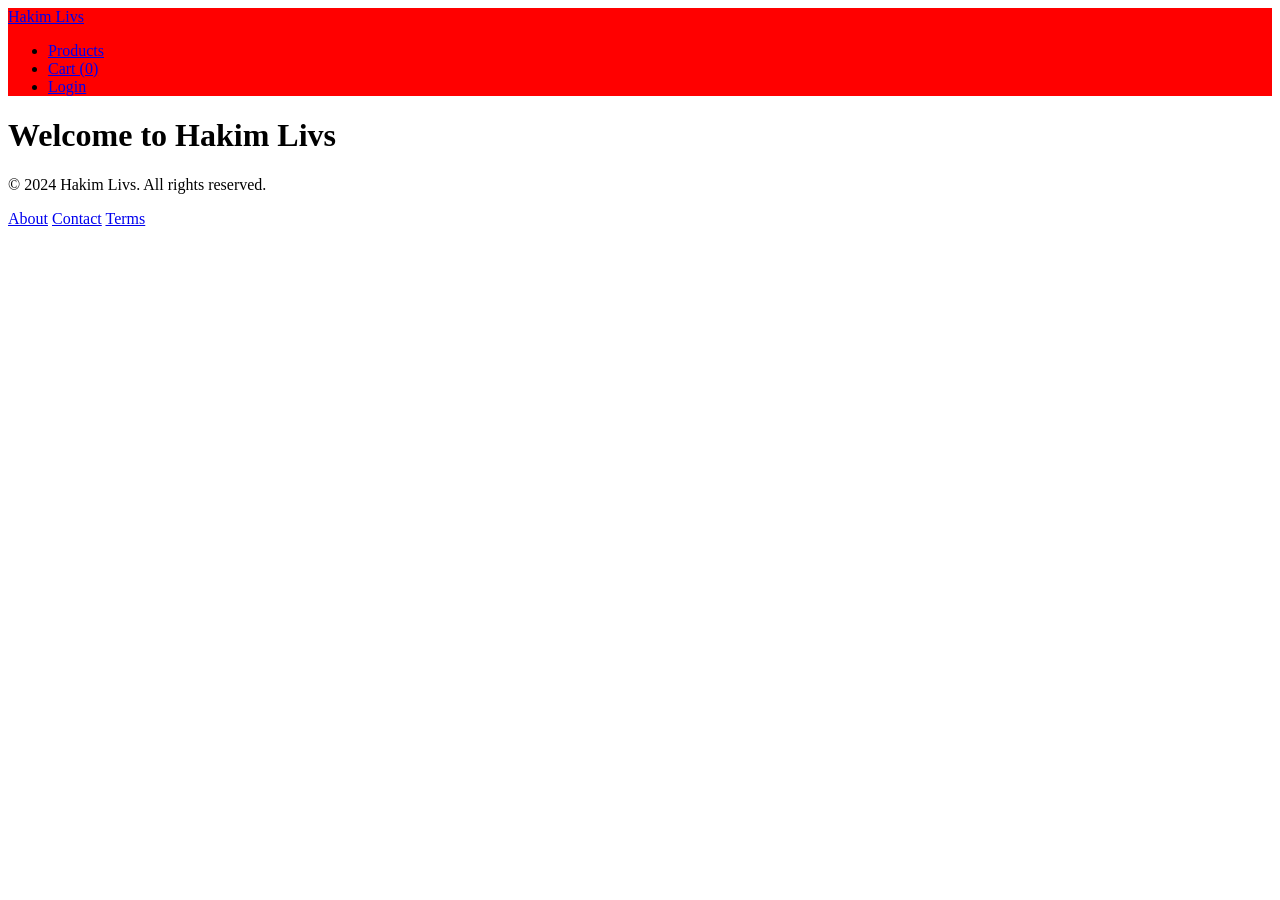
==== HTML/index.html @ eaa6cce1 "fixed link to JS" ====
<!DOCTYPE html>
<html lang="en">
  <head>
    <meta charset="UTF-8" />
    <meta name="viewport" content="width=device-width, initial-scale=1.0" />
    <title>Hakim Livs</title>
    <link rel="stylesheet" href="../style.css" />
  </head>
  <body>

    <!-- HEADER -->
    <header class="site-header">
      <nav>
        <a href="index.html" class="logo">Hakim Livs</a>
        <ul class="nav-links">
          <li><a href="products.html">Products</a></li>
          <li><a href="cart.html">Cart (0)</a></li>
          <li><a href="login.html">Login</a></li>
        </ul>
      </nav>
    </header>

    <!-- MAIN CONTENT -->
    <main class="main-content">
      <h1>Welcome to Hakim Livs</h1>
        <div id="products"></div>
    </main>

    <!-- FOOTER -->
    <footer class="site-footer">
      <div class="footer-content">
        <p>&copy; 2024 Hakim Livs. All rights reserved.</p>
        <div class="footer-links">
          <a href="/about">About</a>
          <a href="/contact">Contact</a>
          <a href="/terms">Terms</a>
        </div>
      </div>
    </footer>

    <!-- PAGE-SPECIFIC JAVASCRIPT -->
    <script type="module" src="../src/scripts/index.js"></script>
  </body>
</html>
---- style.css ----
.site-header {
  background-color: red;
}/*# sourceMappingURL=style.css.map */
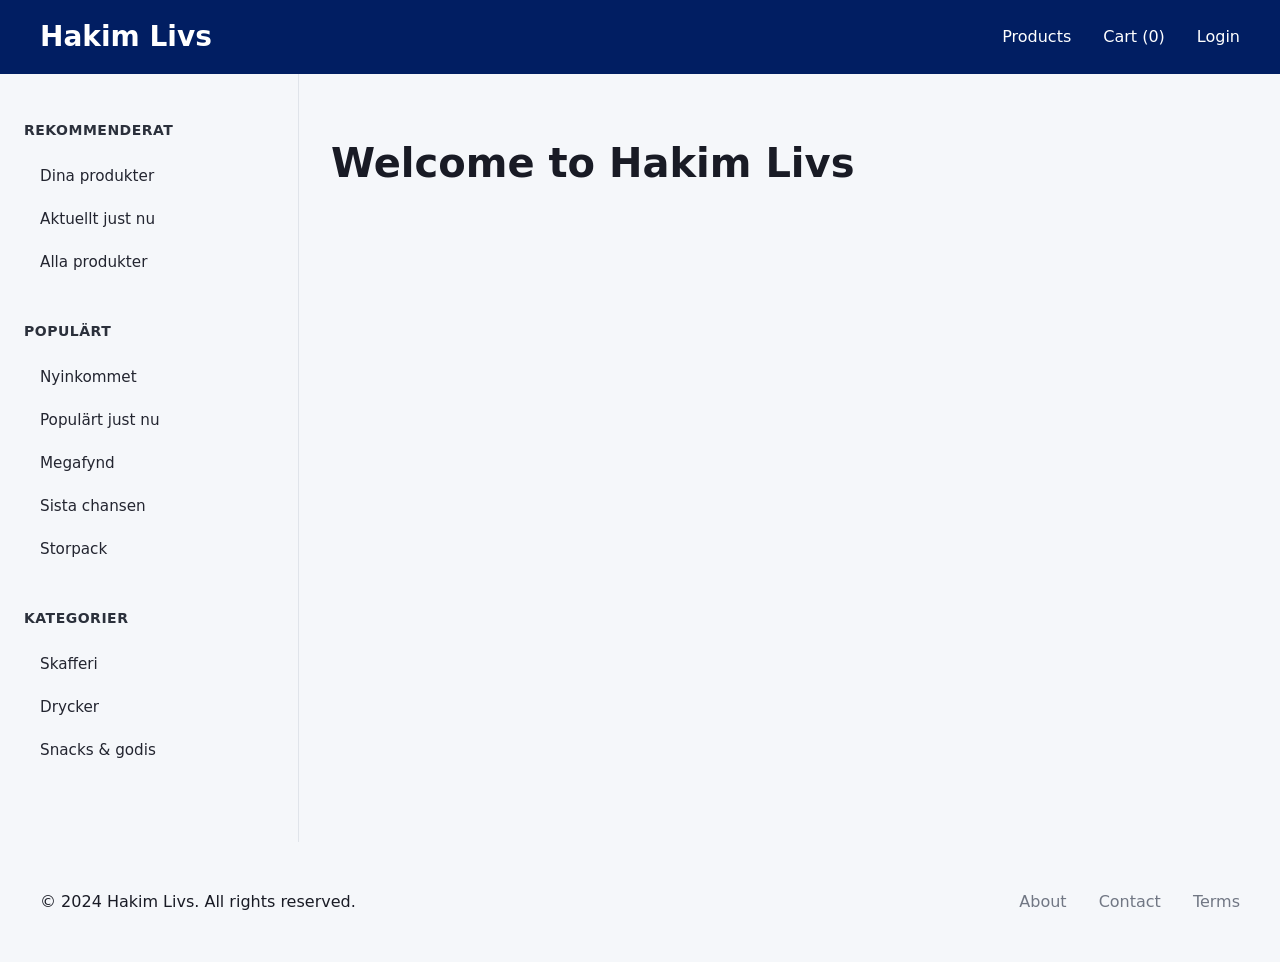
==== commit 62ebd692: "styling" ====
--- a/HTML/index.html
+++ b/HTML/index.html
@@ -6,7 +6,7 @@
     <title>Hakim Livs</title>
     <link rel="stylesheet" href="../style.css" />
   </head>
-  <body>
+  <body class="index-page">
 
     <!-- HEADER -->
     <header class="site-header">
@@ -20,11 +20,43 @@
       </nav>
     </header>
 
+    <div class="index-content">
+    <!-- SIDE NAVIGATION -->
+    <aside class="side-nav">
+      <div class="nav-section">
+        <h3>Rekommenderat</h3>
+        <ul>
+          <li><a href="#">Dina produkter</a></li>
+          <li><a href="#">Aktuellt just nu</a></li>
+          <li><a href="#">Alla produkter</a></li>
+        </ul>
+      </div>
+      <div class="nav-section">
+        <h3>Populärt</h3>
+        <ul>
+          <li><a href="#">Nyinkommet</a></li>
+          <li><a href="#">Populärt just nu</a></li>
+          <li><a href="#">Megafynd</a></li>
+          <li><a href="#">Sista chansen</a></li>
+          <li><a href="#">Storpack</a></li>
+        </ul>
+      </div>
+      <div class="nav-section">
+        <h3>Kategorier</h3>
+        <ul>
+          <li><a href="#">Skafferi</a></li>
+          <li><a href="#">Drycker</a></li>
+          <li><a href="#">Snacks & godis</a></li>
+        </ul>
+      </div>
+    </aside>
+
     <!-- MAIN CONTENT -->
     <main class="main-content">
       <h1>Welcome to Hakim Livs</h1>
         <div id="products"></div>
     </main>
+  </div>
 
     <!-- FOOTER -->
     <footer class="site-footer">
--- a/style.css
+++ b/style.css
@@ -1,3 +1,137 @@
-.site-header {
-  background-color: red;
+.index-page {
+  font-family: Inter, system-ui, Avenir, Helvetica, Arial, sans-serif;
+  line-height: 1.5;
+  font-weight: 400;
+  color: #191B25;
+  background-color: #FFFFFF;
+  margin: 0;
+  min-width: 320px;
+  min-height: 100vh;
+}
+.index-page .index-content {
+  display: flex;
+  max-width: 1440px;
+  margin: 0 auto;
+}
+.index-page .site-header {
+  background: #011e62;
+  padding: 1rem 2rem;
+}
+.index-page .site-header nav {
+  display: flex;
+  justify-content: space-between;
+  align-items: center;
+  max-width: 1200px;
+  margin: 0 auto;
+}
+.index-page .site-header nav .logo {
+  font-size: 1.75rem;
+  font-weight: bold;
+  color: white;
+  text-decoration: none;
+}
+.index-page .site-header nav .nav-links {
+  display: flex;
+  gap: 2rem;
+  list-style: none;
+  margin: 0;
+  padding: 0;
+}
+.index-page .site-header nav .nav-links a {
+  text-decoration: none;
+  color: white;
+  font-weight: 500;
+}
+.index-page .site-header nav .nav-links a:hover {
+  text-decoration: underline;
+}
+.index-page .site-header nav .nav-links a.admin-link {
+  background-color: #ef3d64;
+  color: white;
+  padding: 0.5rem 1rem;
+  border-radius: 4px;
+}
+.index-page .site-header nav .nav-links a.admin-link:hover {
+  background-color: #9c2942;
+}
+.index-page .main-content {
+  flex: 1;
+  padding: 2rem;
+  width: 100%;
+  background-color: #F5F7FA;
+}
+.index-page .main-content h1 {
+  font-size: 2.5rem;
+  font-weight: 700;
+  color: #191B25;
+  margin-bottom: 1rem;
+}
+.index-page .site-footer {
+  background: #F5F7FA;
+  padding: 2rem;
+  margin-top: auto;
+}
+.index-page .site-footer .footer-content {
+  max-width: 1200px;
+  margin: 0 auto;
+  display: flex;
+  justify-content: space-between;
+  align-items: center;
+}
+.index-page .site-footer .footer-content .footer-links {
+  display: flex;
+  gap: 2rem;
+}
+.index-page .site-footer .footer-content .footer-links a {
+  text-decoration: none;
+  color: #717784;
+}
+.index-page .site-footer .footer-content .footer-links a:hover {
+  color: #4346e0;
+}
+
+.side-nav {
+  width: 250px;
+  background-color: #F5F7FA;
+  padding: 2rem 1.5rem;
+  border-right: 1px solid #E0E4EA;
+}
+.side-nav .nav-section {
+  margin-bottom: 2.5rem;
+}
+.side-nav .nav-section h3 {
+  font-size: 0.875rem;
+  font-weight: 600;
+  color: #2B303B;
+  margin-bottom: 1rem;
+  text-transform: uppercase;
+  letter-spacing: 0.5px;
+}
+.side-nav .nav-section ul {
+  list-style: none;
+  padding: 0;
+  margin: 0;
+}
+.side-nav .nav-section ul li {
+  margin-bottom: 0.25rem;
+}
+.side-nav .nav-section ul li a {
+  display: block;
+  padding: 0.5rem 1rem;
+  border-radius: 4px;
+  text-decoration: none;
+  font-size: 0.95rem;
+  font-weight: 500;
+  color: #232530;
+  transition: background-color 0.2s ease, color 0.2s ease;
+}
+.side-nav .nav-section ul li a:hover {
+  background-color: #F3F5F8;
+  color: #4346e0;
+}
+.side-nav .nav-section ul li a.active {
+  background-color: #FFFFFF;
+  color: #191B25;
+  font-weight: 600;
+  box-shadow: 0 0 0 1px #4346e0;
 }/*# sourceMappingURL=style.css.map */
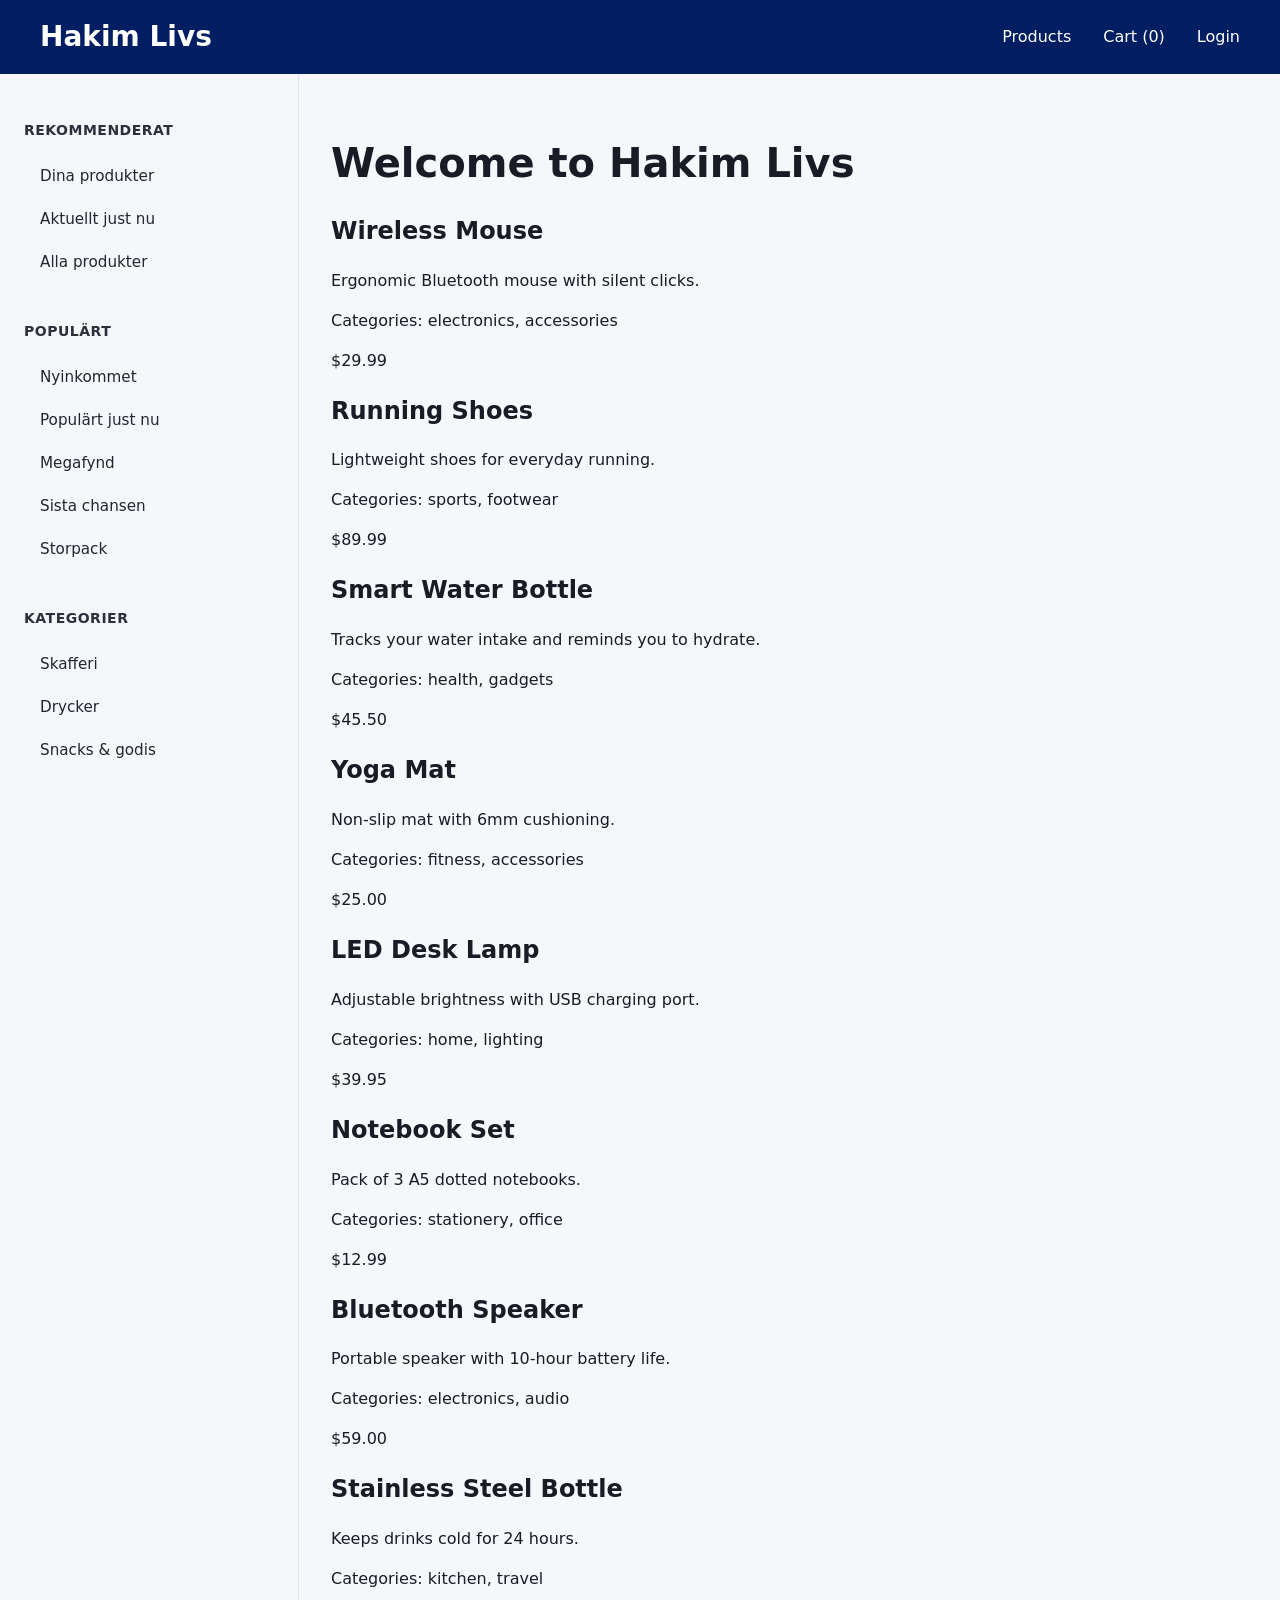
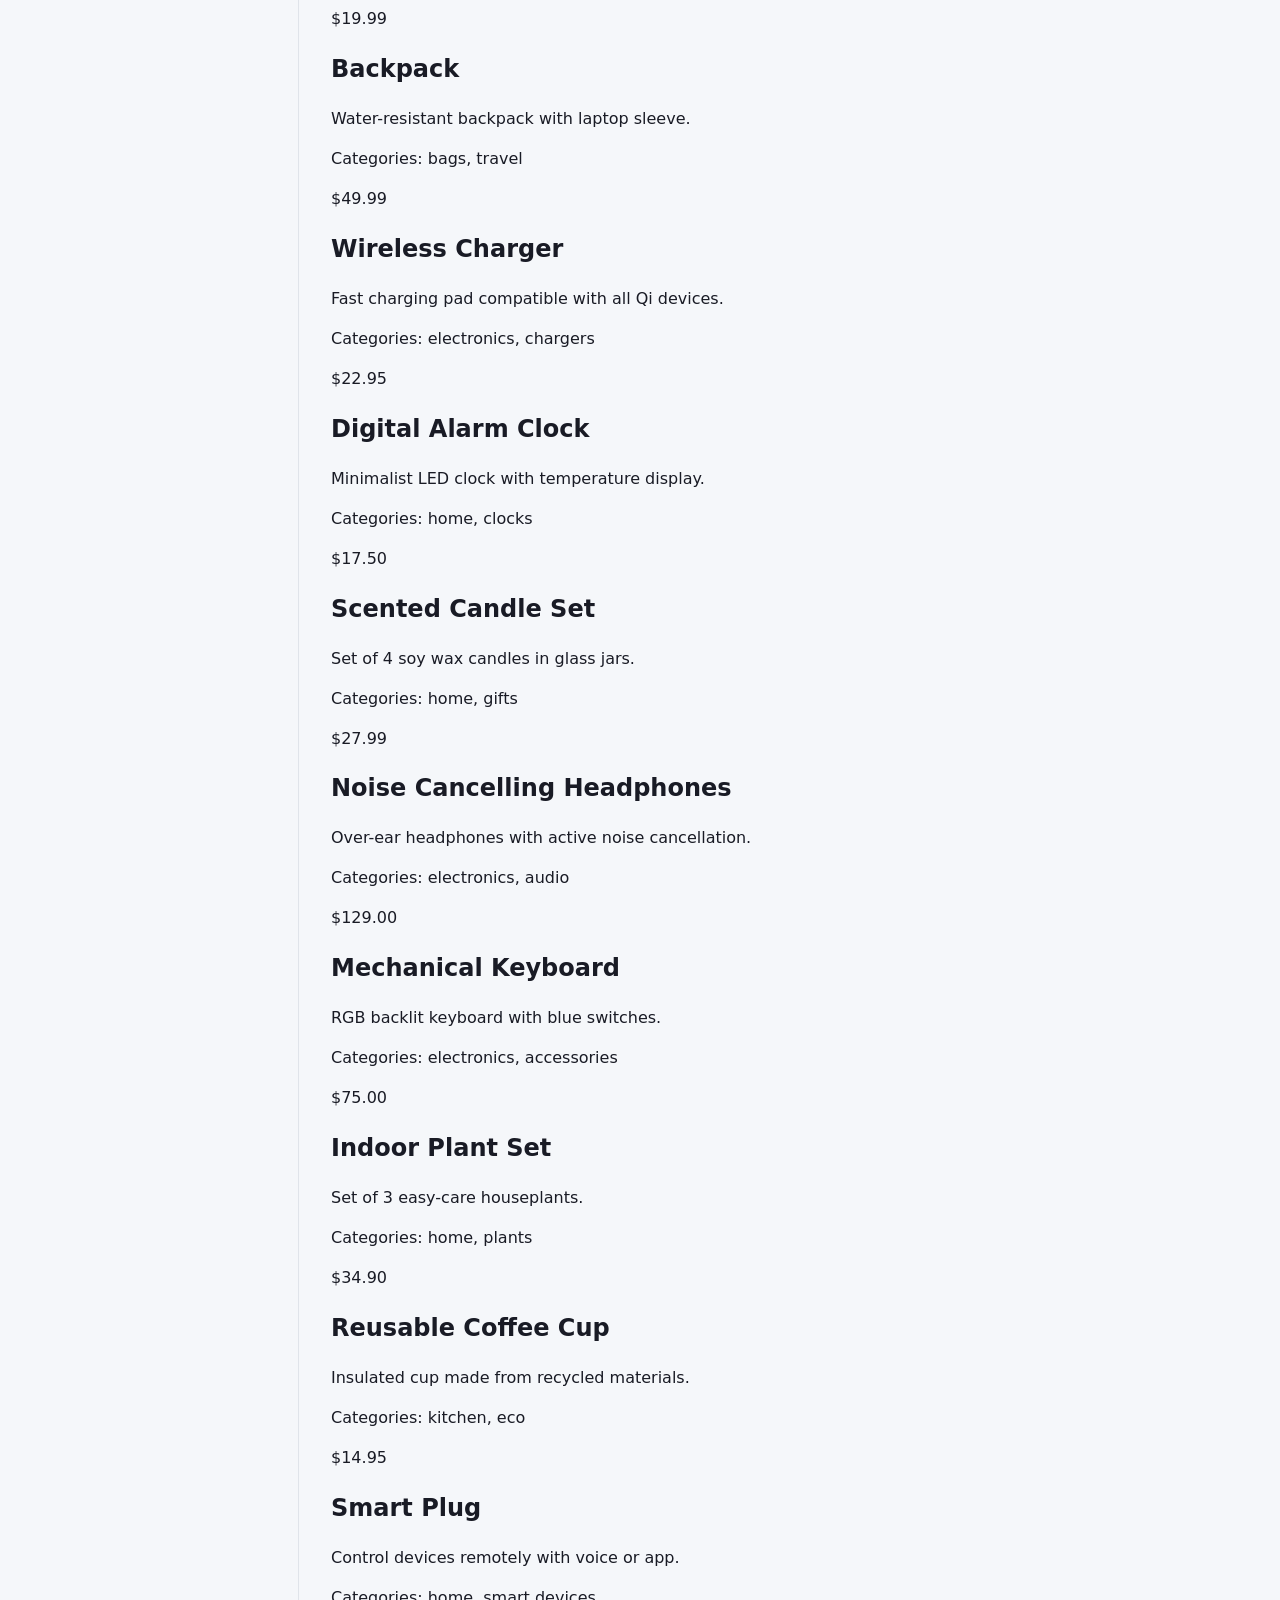
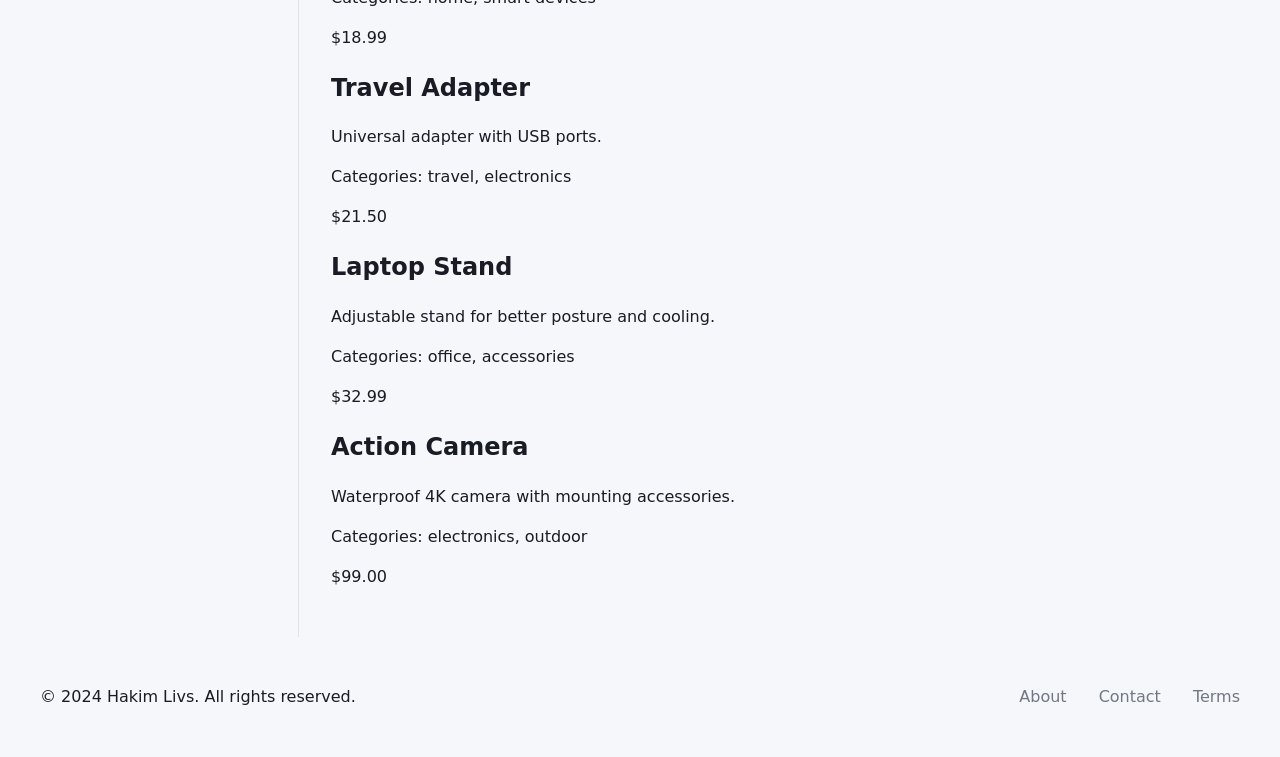
==== commit 87f5d91d: "products in" ====
--- a/HTML/index.html
+++ b/HTML/index.html
@@ -54,7 +54,7 @@
     <!-- MAIN CONTENT -->
     <main class="main-content">
       <h1>Welcome to Hakim Livs</h1>
-        <div id="products"></div>
+        <div id="productContainer"></div>
     </main>
   </div>
 
@@ -71,6 +71,6 @@
     </footer>
 
     <!-- PAGE-SPECIFIC JAVASCRIPT -->
-    <script type="module" src="../src/scripts/index.js"></script>
+    <script type="module" src="../src/scripts/index.js" defer></script>
   </body>
 </html>
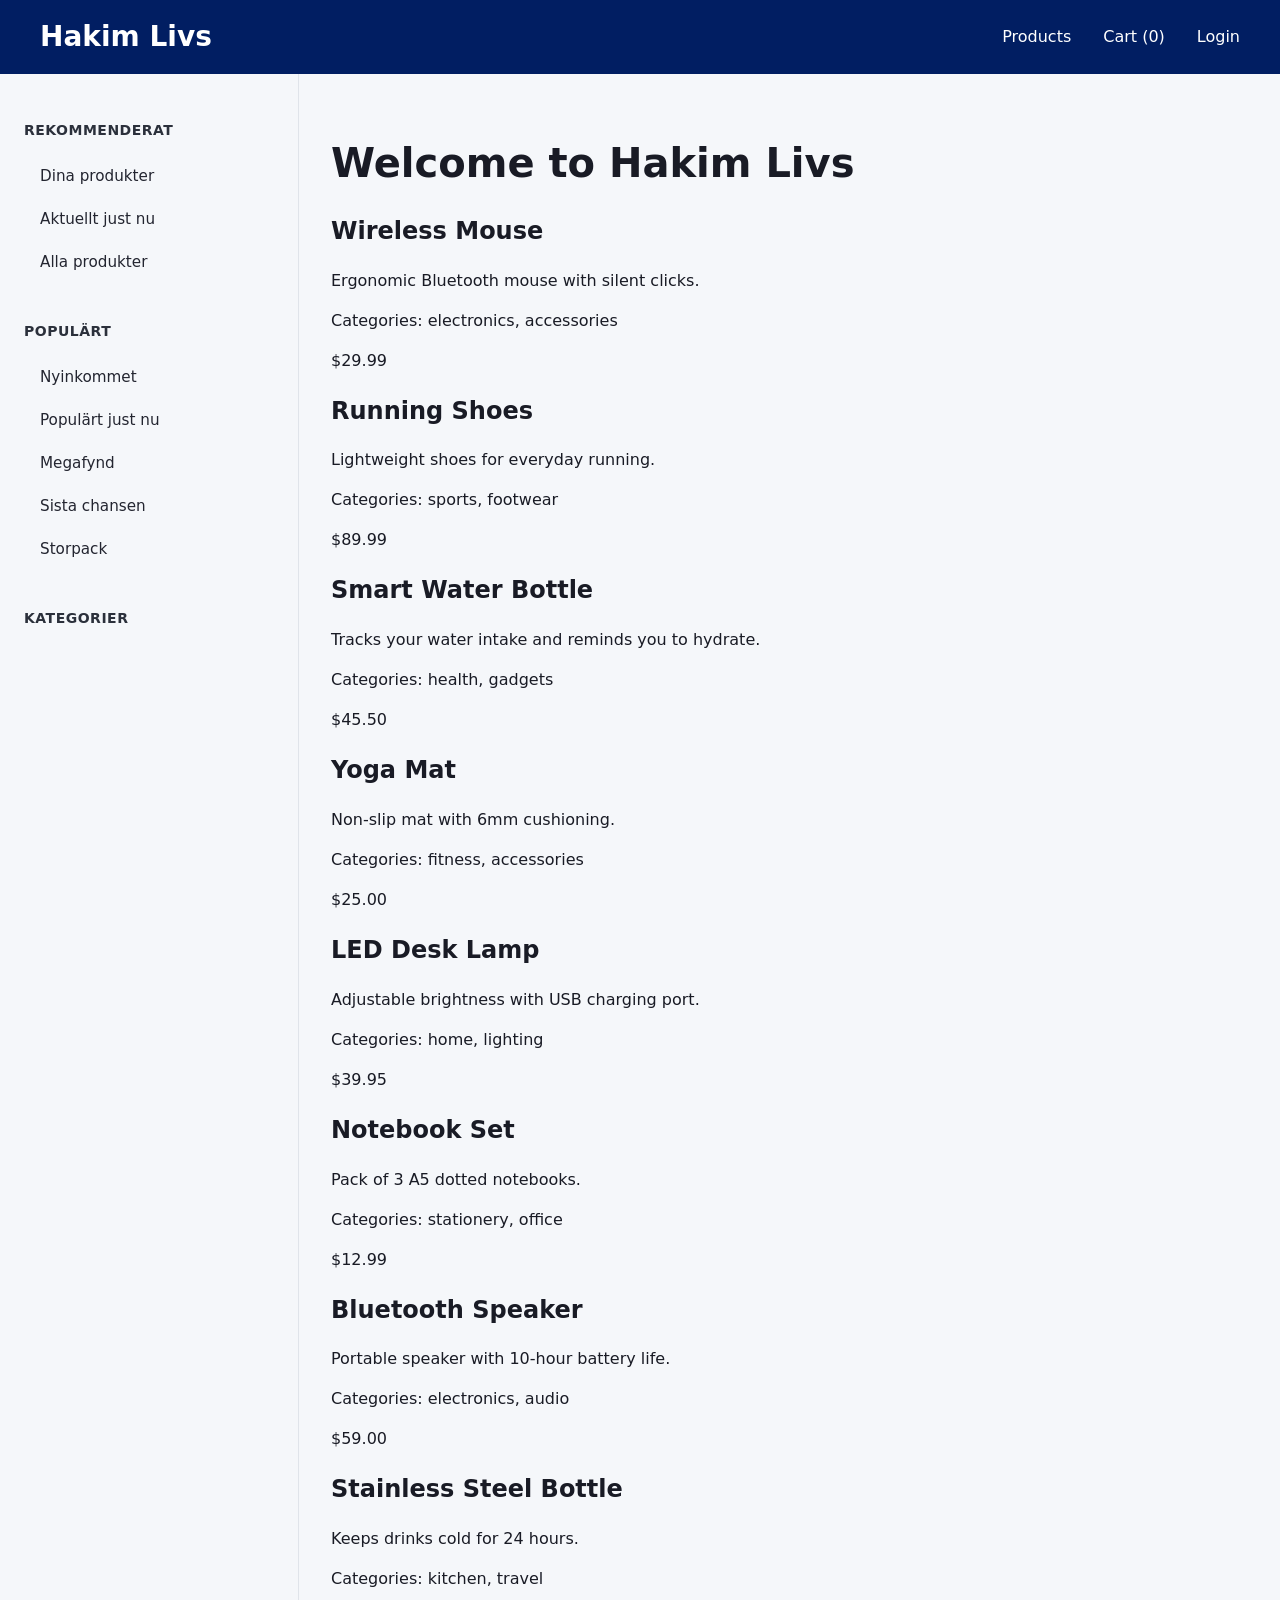
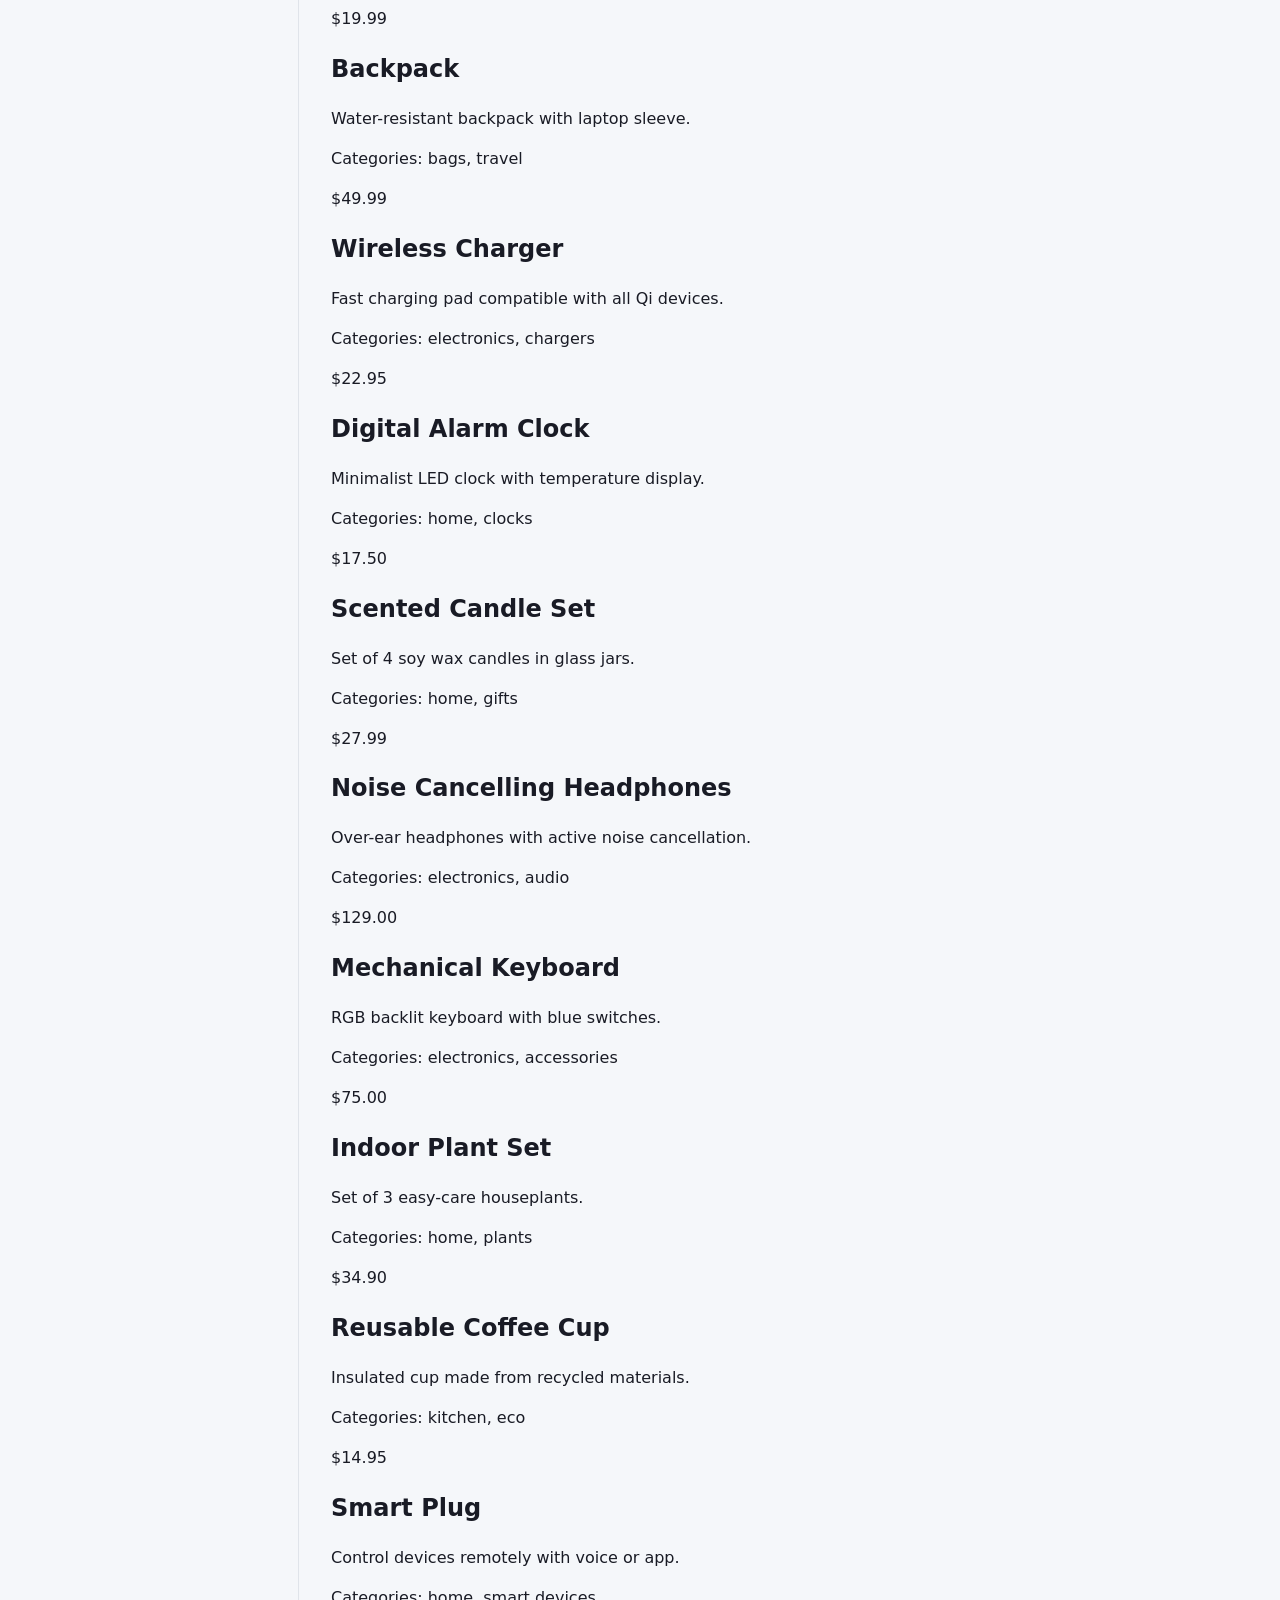
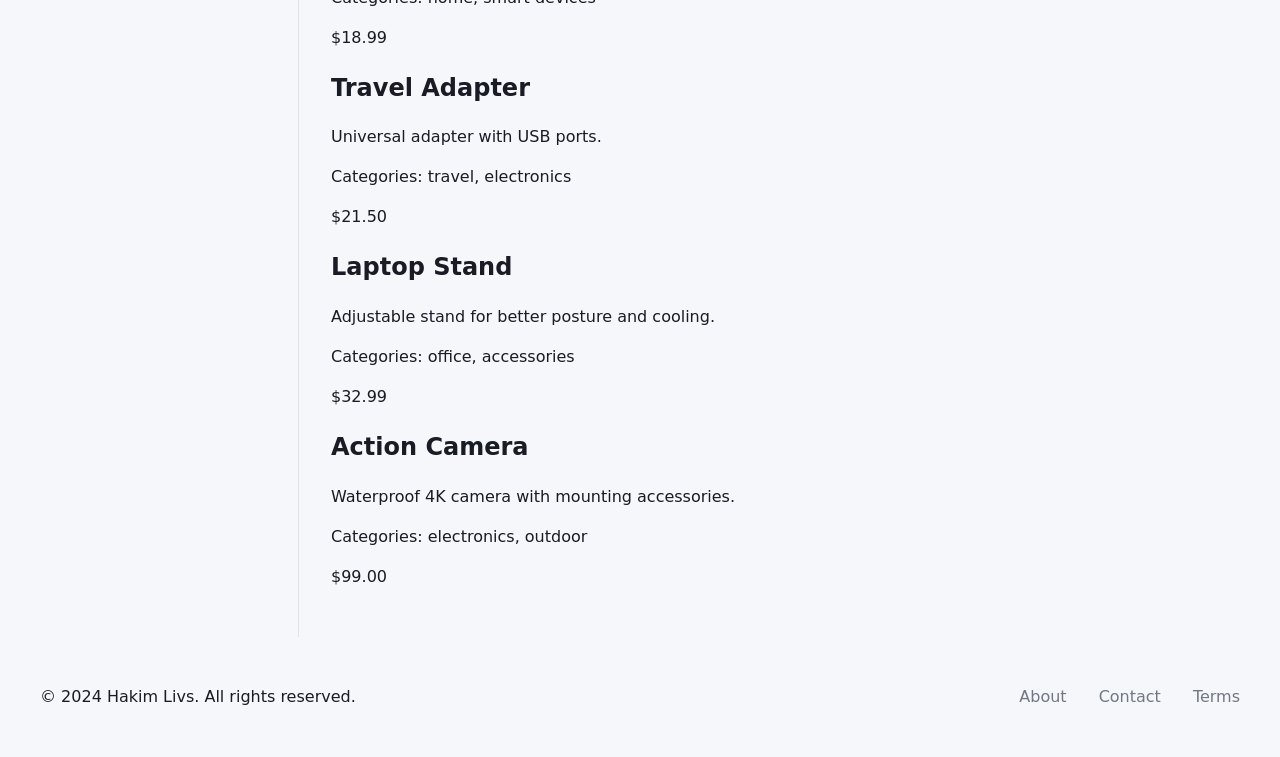
==== commit e29f0e6e: "cat func" ====
--- a/HTML/index.html
+++ b/HTML/index.html
@@ -43,10 +43,7 @@
       </div>
       <div class="nav-section">
         <h3>Kategorier</h3>
-        <ul>
-          <li><a href="#">Skafferi</a></li>
-          <li><a href="#">Drycker</a></li>
-          <li><a href="#">Snacks & godis</a></li>
+        <ul id="categoryContainer">
         </ul>
       </div>
     </aside>
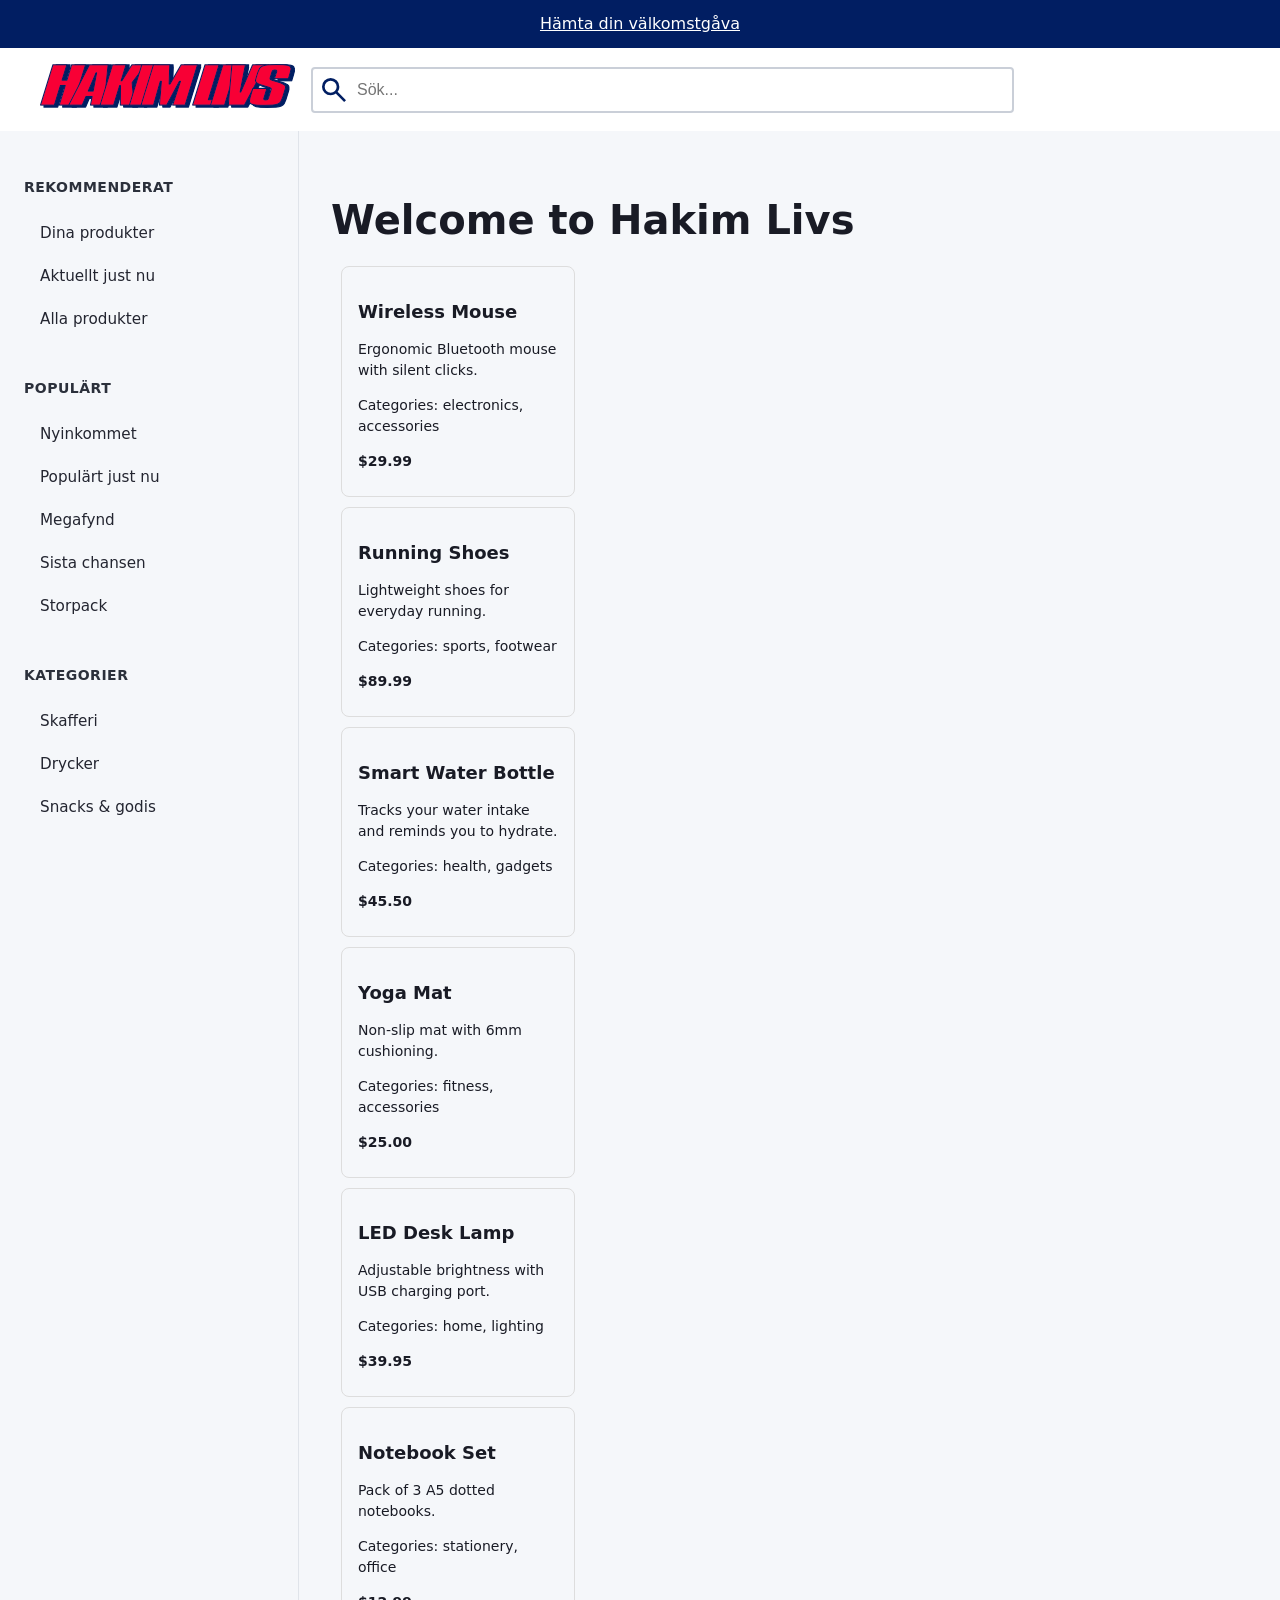
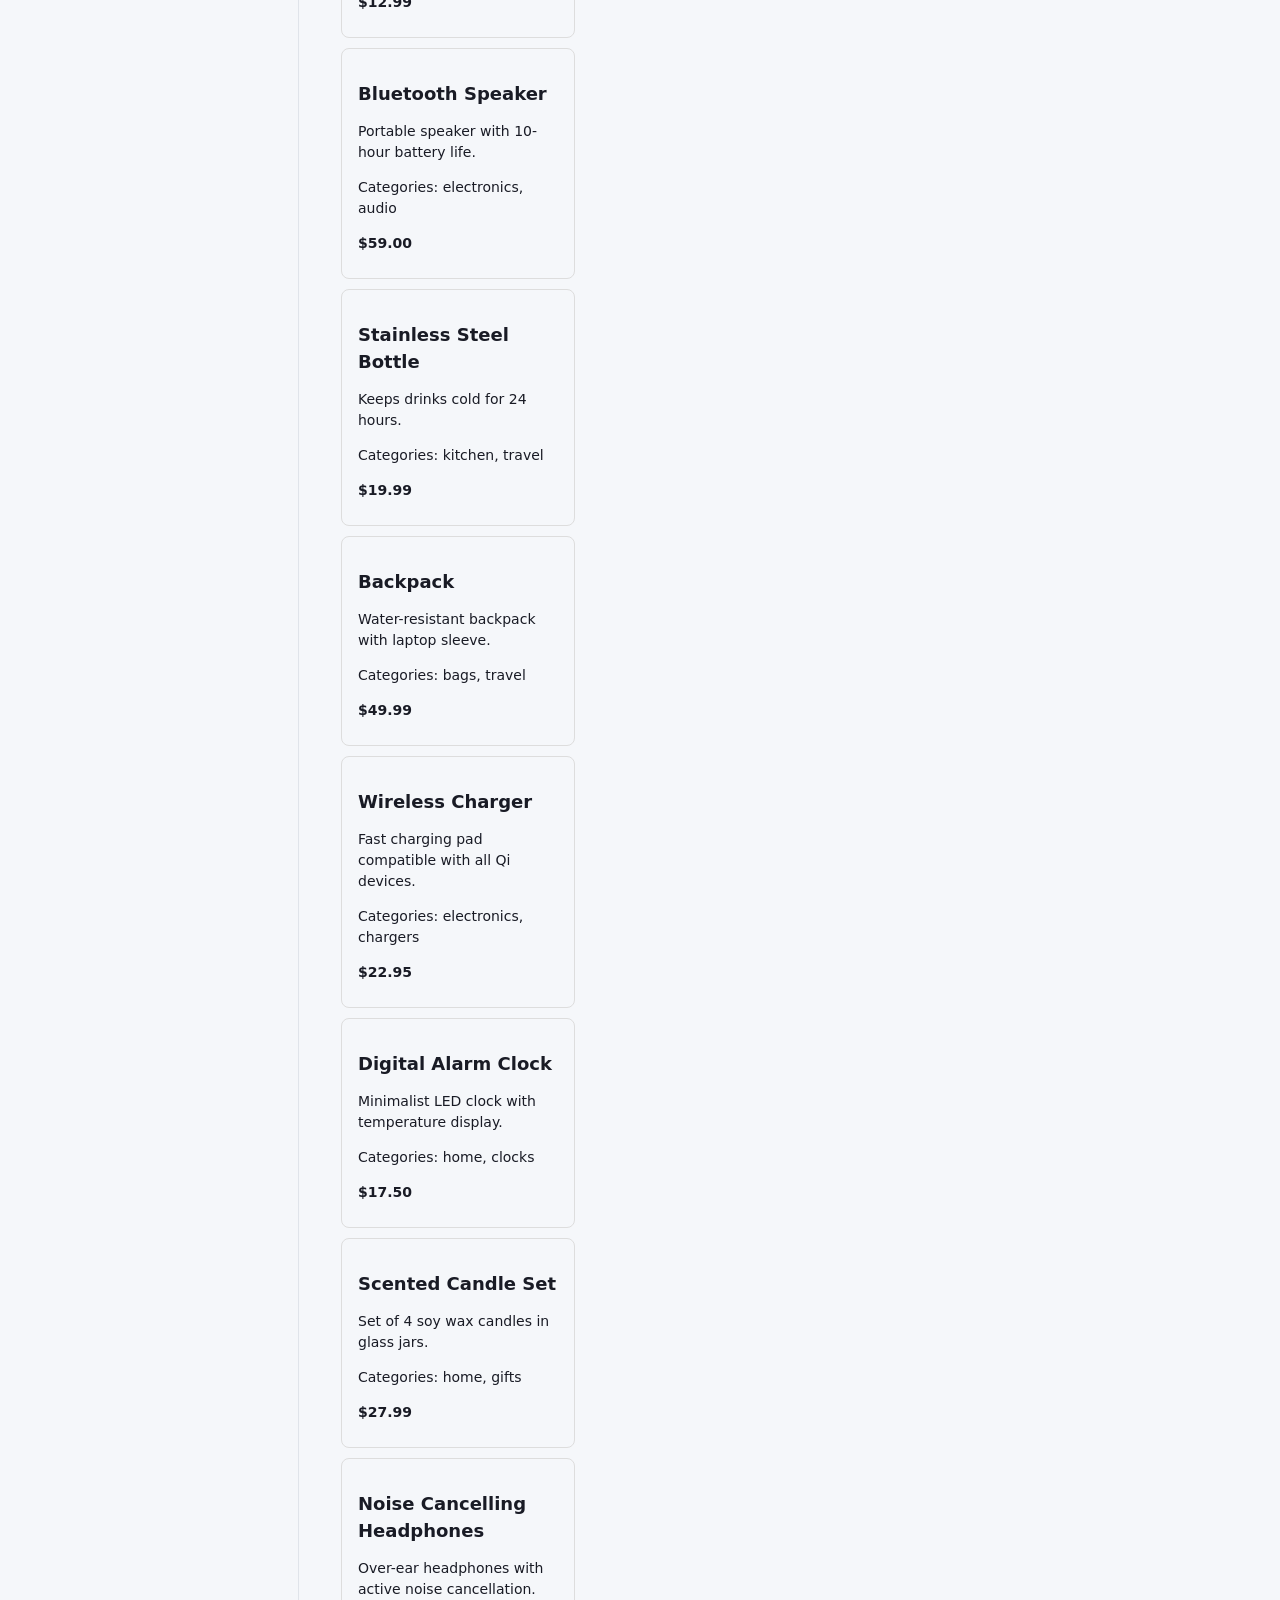
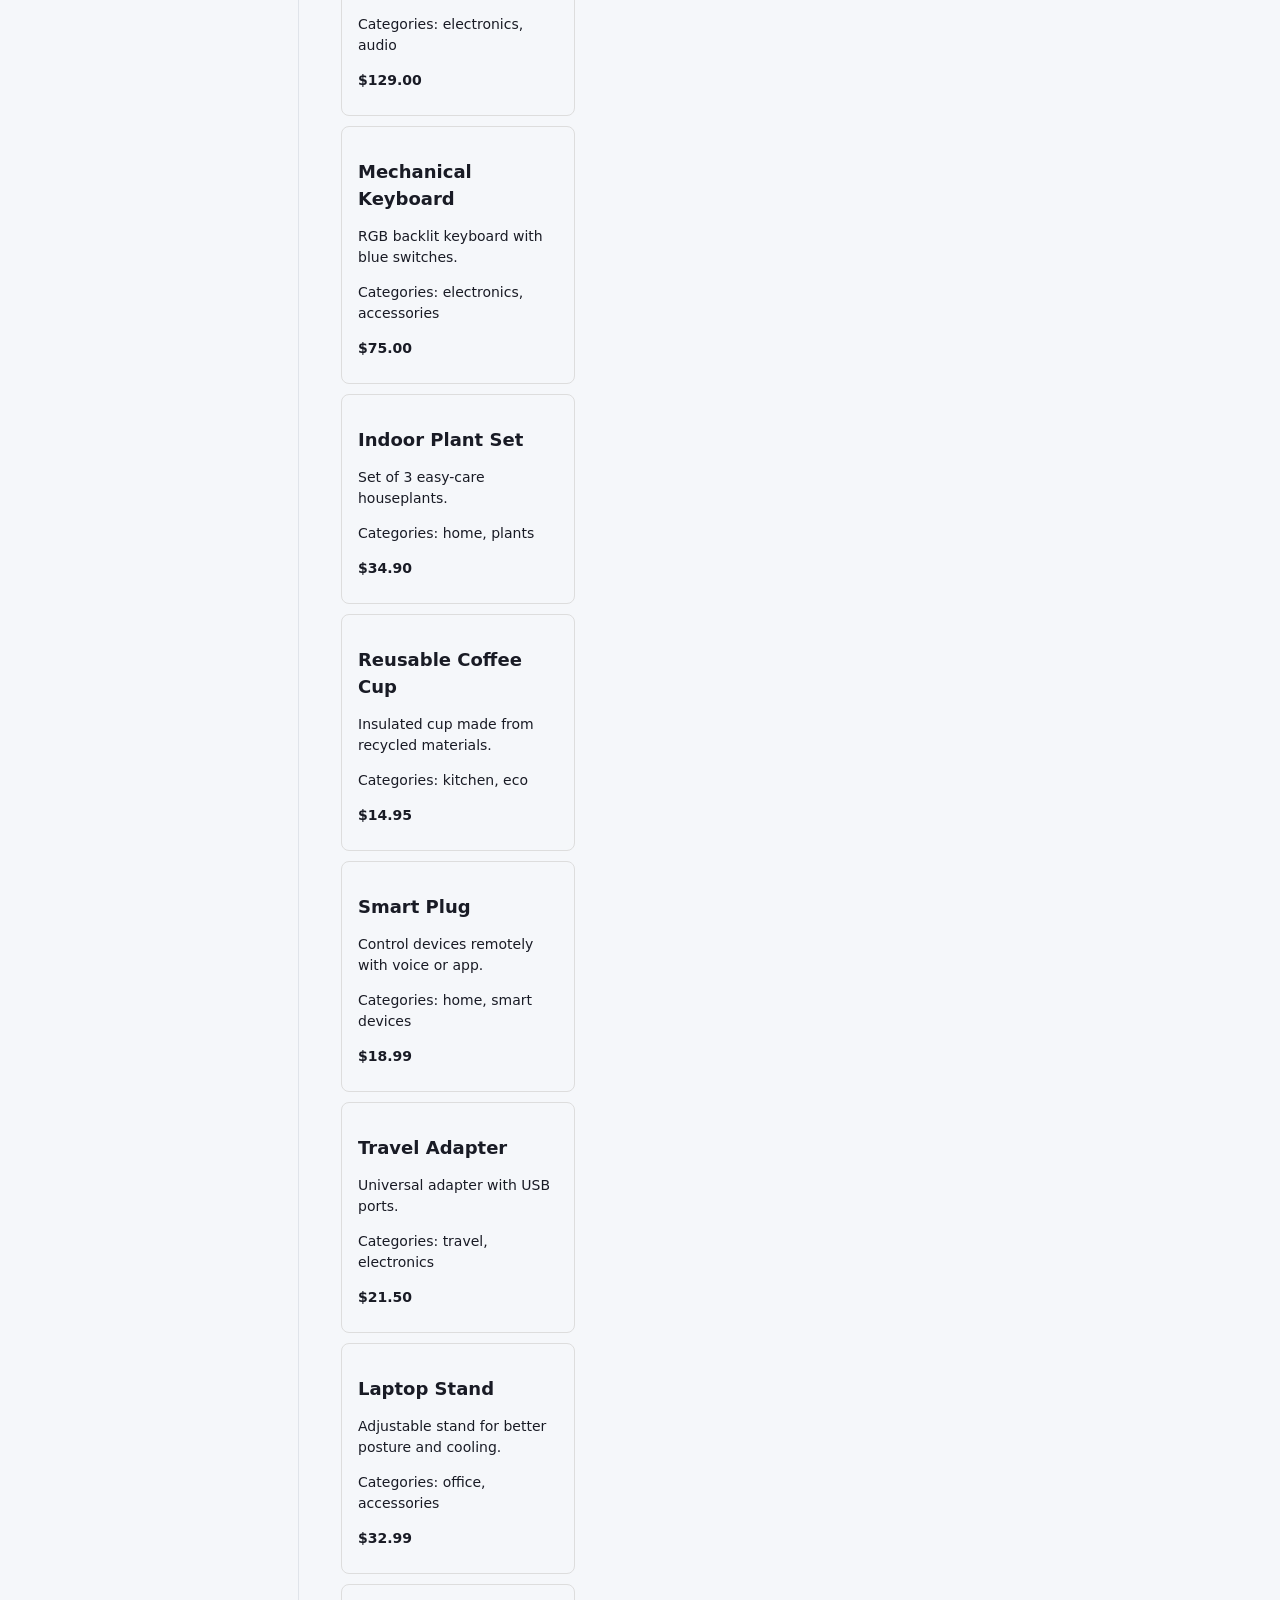
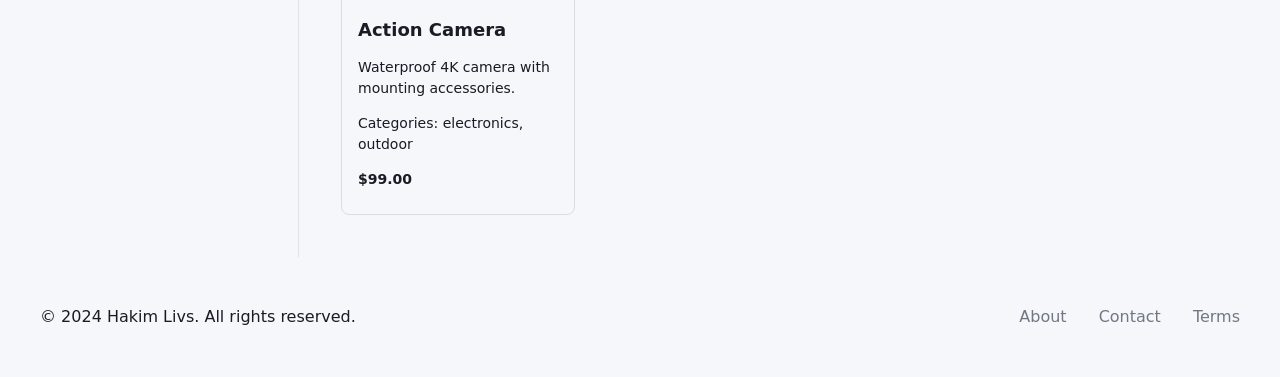
==== commit 4a7f9cd8: "working with header styling" ====
--- a/HTML/index.html
+++ b/HTML/index.html
@@ -10,12 +10,17 @@
 
     <!-- HEADER -->
     <header class="site-header">
+      <div class="welcomeBonus"><a href="">Hämta din välkomstgåva</a></div>
       <nav>
-        <a href="index.html" class="logo">Hakim Livs</a>
+        <a href="index.html" class="logo"><img src="../assets/logos/HakimLivsLogga.png" alt="logo"></a>
+        <div class="searchfield">
+          <a href=""><img src="../assets/logos/search.svg" alt=""></a>
+          <input class="search" type="text" placeholder="Sök..."></input>
+        </div>
         <ul class="nav-links">
           <li><a href="products.html">Products</a></li>
+          <li><a href="login.html">Login</a></li>
           <li><a href="cart.html">Cart (0)</a></li>
-          <li><a href="login.html">Login</a></li>
         </ul>
       </nav>
     </header>
@@ -43,7 +48,10 @@
       </div>
       <div class="nav-section">
         <h3>Kategorier</h3>
-        <ul id="categoryContainer">
+        <ul>
+          <li><a href="#">Skafferi</a></li>
+          <li><a href="#">Drycker</a></li>
+          <li><a href="#">Snacks & godis</a></li>
         </ul>
       </div>
     </aside>
--- a/style.css
+++ b/style.css
@@ -14,8 +14,19 @@
   margin: 0 auto;
 }
 .index-page .site-header {
-  background: #011e62;
-  padding: 1rem 2rem;
+  background: white;
+}
+.index-page .site-header .welcomeBonus {
+  background-color: #011e62;
+  height: 48px;
+  display: flex;
+  justify-content: center;
+  align-items: center;
+}
+.index-page .site-header .welcomeBonus a {
+  color: white;
+  text-decoration: none;
+  text-decoration: underline;
 }
 .index-page .site-header nav {
   display: flex;
@@ -23,12 +34,32 @@
   align-items: center;
   max-width: 1200px;
   margin: 0 auto;
+  padding: 1rem 2rem;
 }
-.index-page .site-header nav .logo {
-  font-size: 1.75rem;
-  font-weight: bold;
-  color: white;
-  text-decoration: none;
+.index-page .site-header nav .searchfield {
+  border: 2px solid #CACFD8;
+  border-radius: 4px;
+  display: flex;
+  align-items: center;
+  width: 100%;
+  height: 100%;
+  margin: 0px 16px;
+  padding: 5px;
+  gap: 5px;
+}
+.index-page .site-header nav .searchfield.searchfield:focus-within, .index-page .site-header nav .searchfield:hover {
+  border: 2px solid #011e62;
+  cursor: text;
+}
+.index-page .site-header nav .searchfield a {
+  height: 32px;
+}
+.index-page .site-header nav .searchfield input {
+  font-size: 1rem;
+}
+.index-page .site-header nav .searchfield input, .index-page .site-header nav .searchfield input:focus-visible, .index-page .site-header nav .searchfield input:focus, .index-page .site-header nav .searchfield input:active, .index-page .site-header nav .searchfield input:target {
+  border: none;
+  outline: none;
 }
 .index-page .site-header nav .nav-links {
   display: flex;
@@ -90,6 +121,28 @@
   color: #4346e0;
 }
 
+.productCard {
+  border: 1px solid #ddd;
+  padding: 16px;
+  margin: 10px;
+  border-radius: 8px;
+  width: 200px;
+}
+
+.productCard h2 {
+  font-size: 18px;
+  margin-bottom: 8px;
+}
+
+.productCard p {
+  font-size: 14px;
+  margin-bottom: 8px;
+}
+
+.productCard .price {
+  font-weight: bold;
+}
+
 .side-nav {
   width: 250px;
   background-color: #F5F7FA;
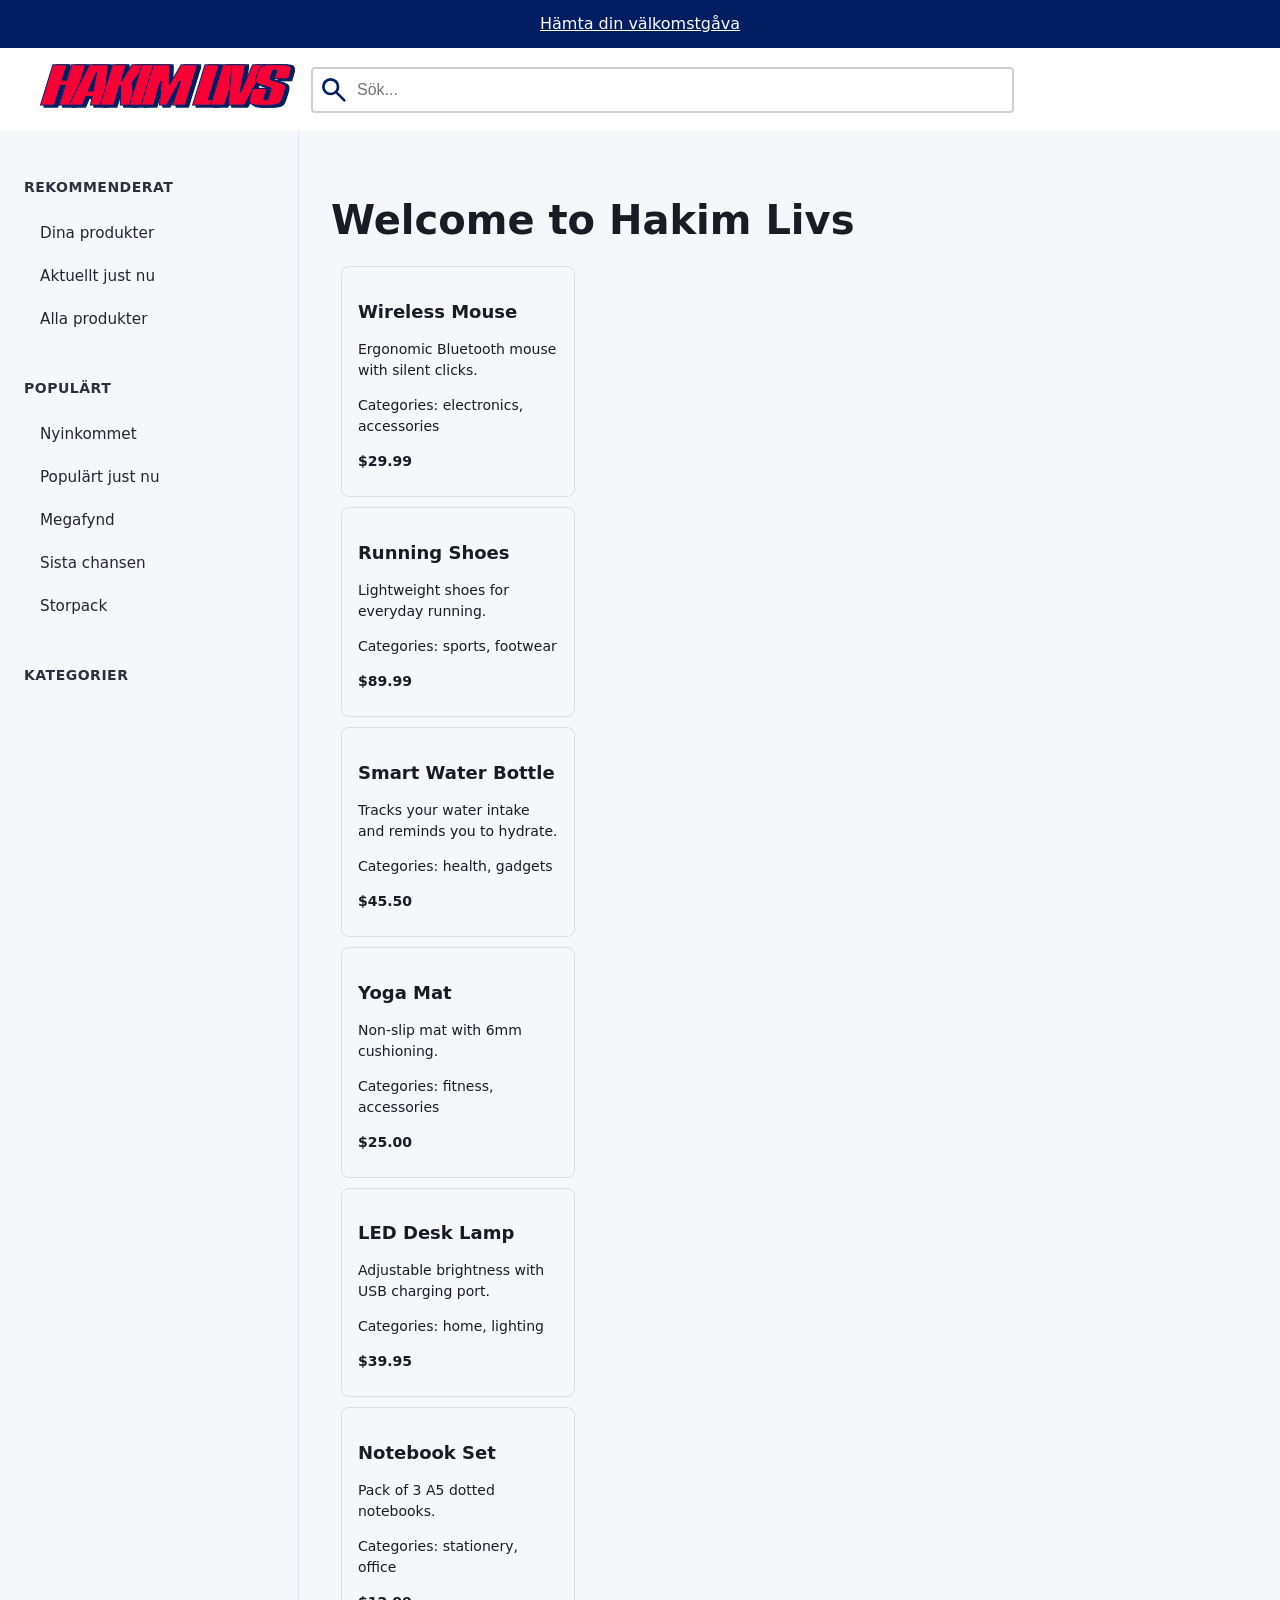
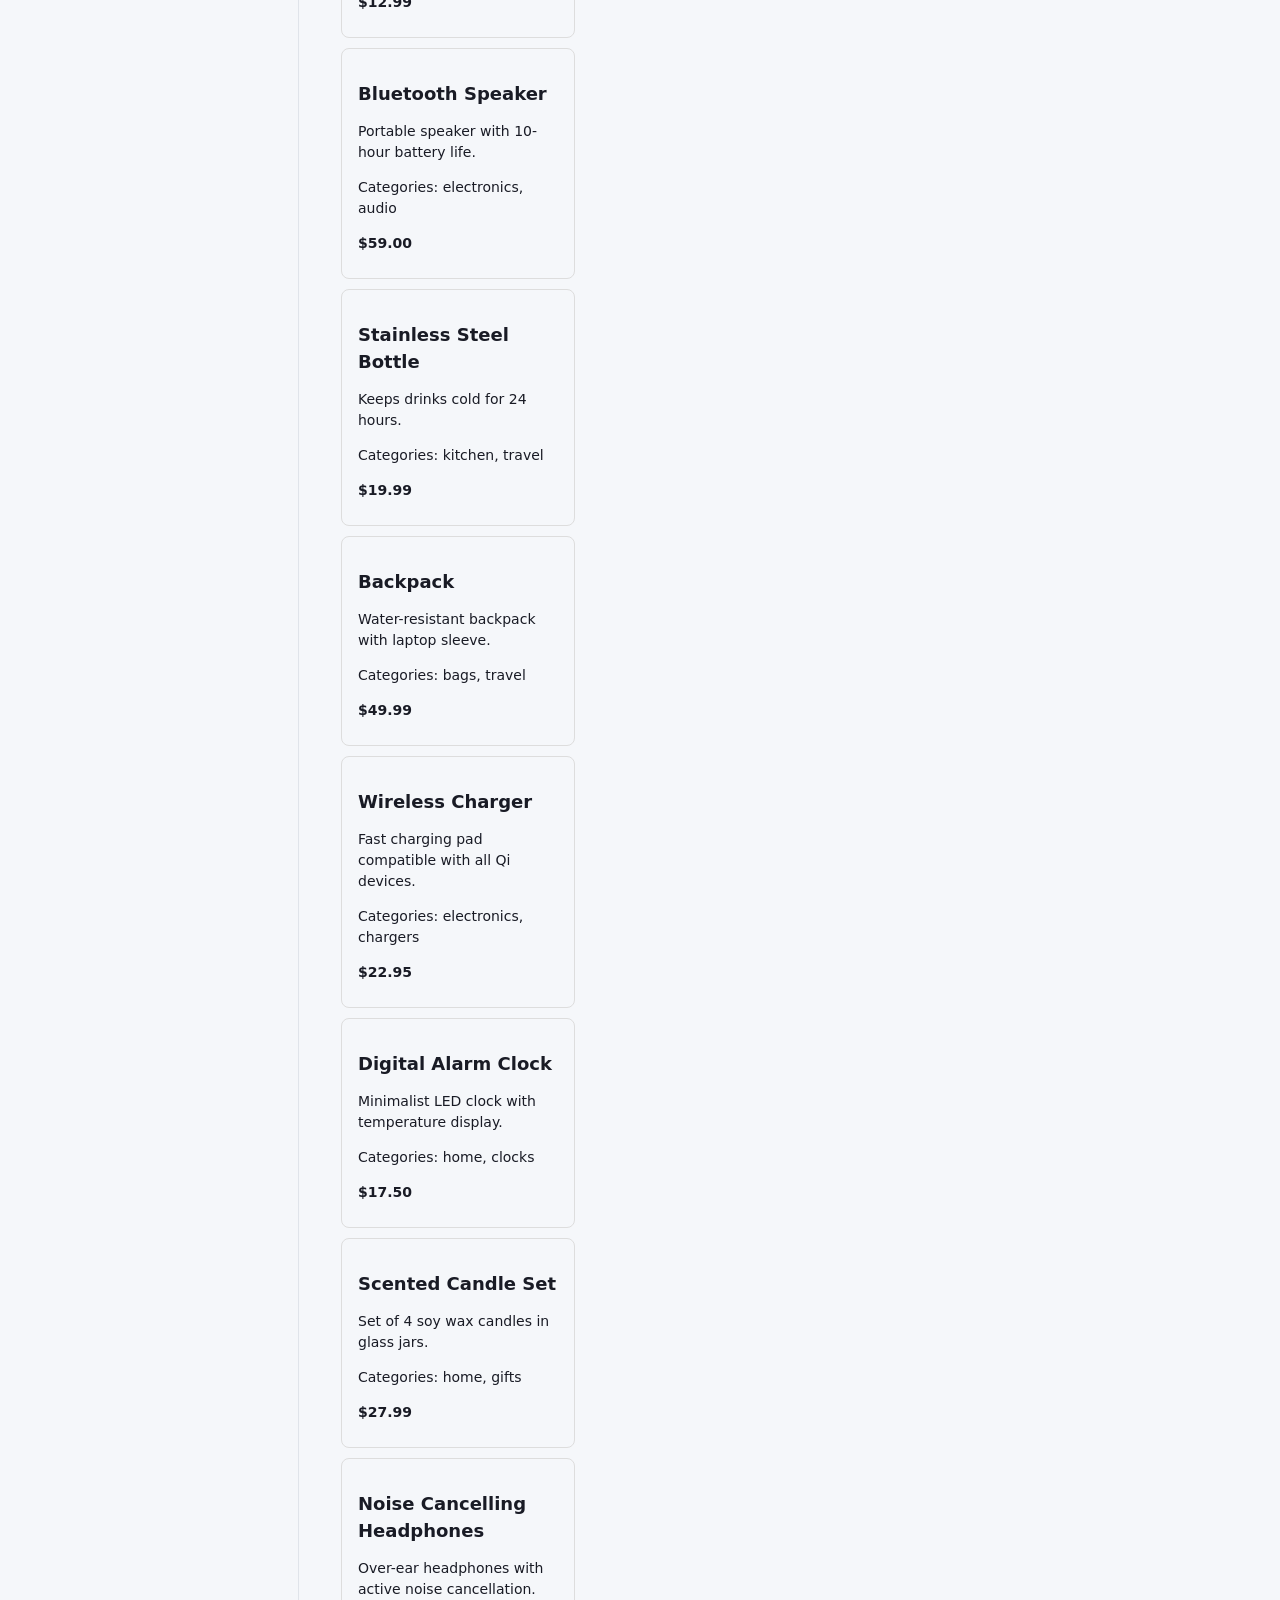
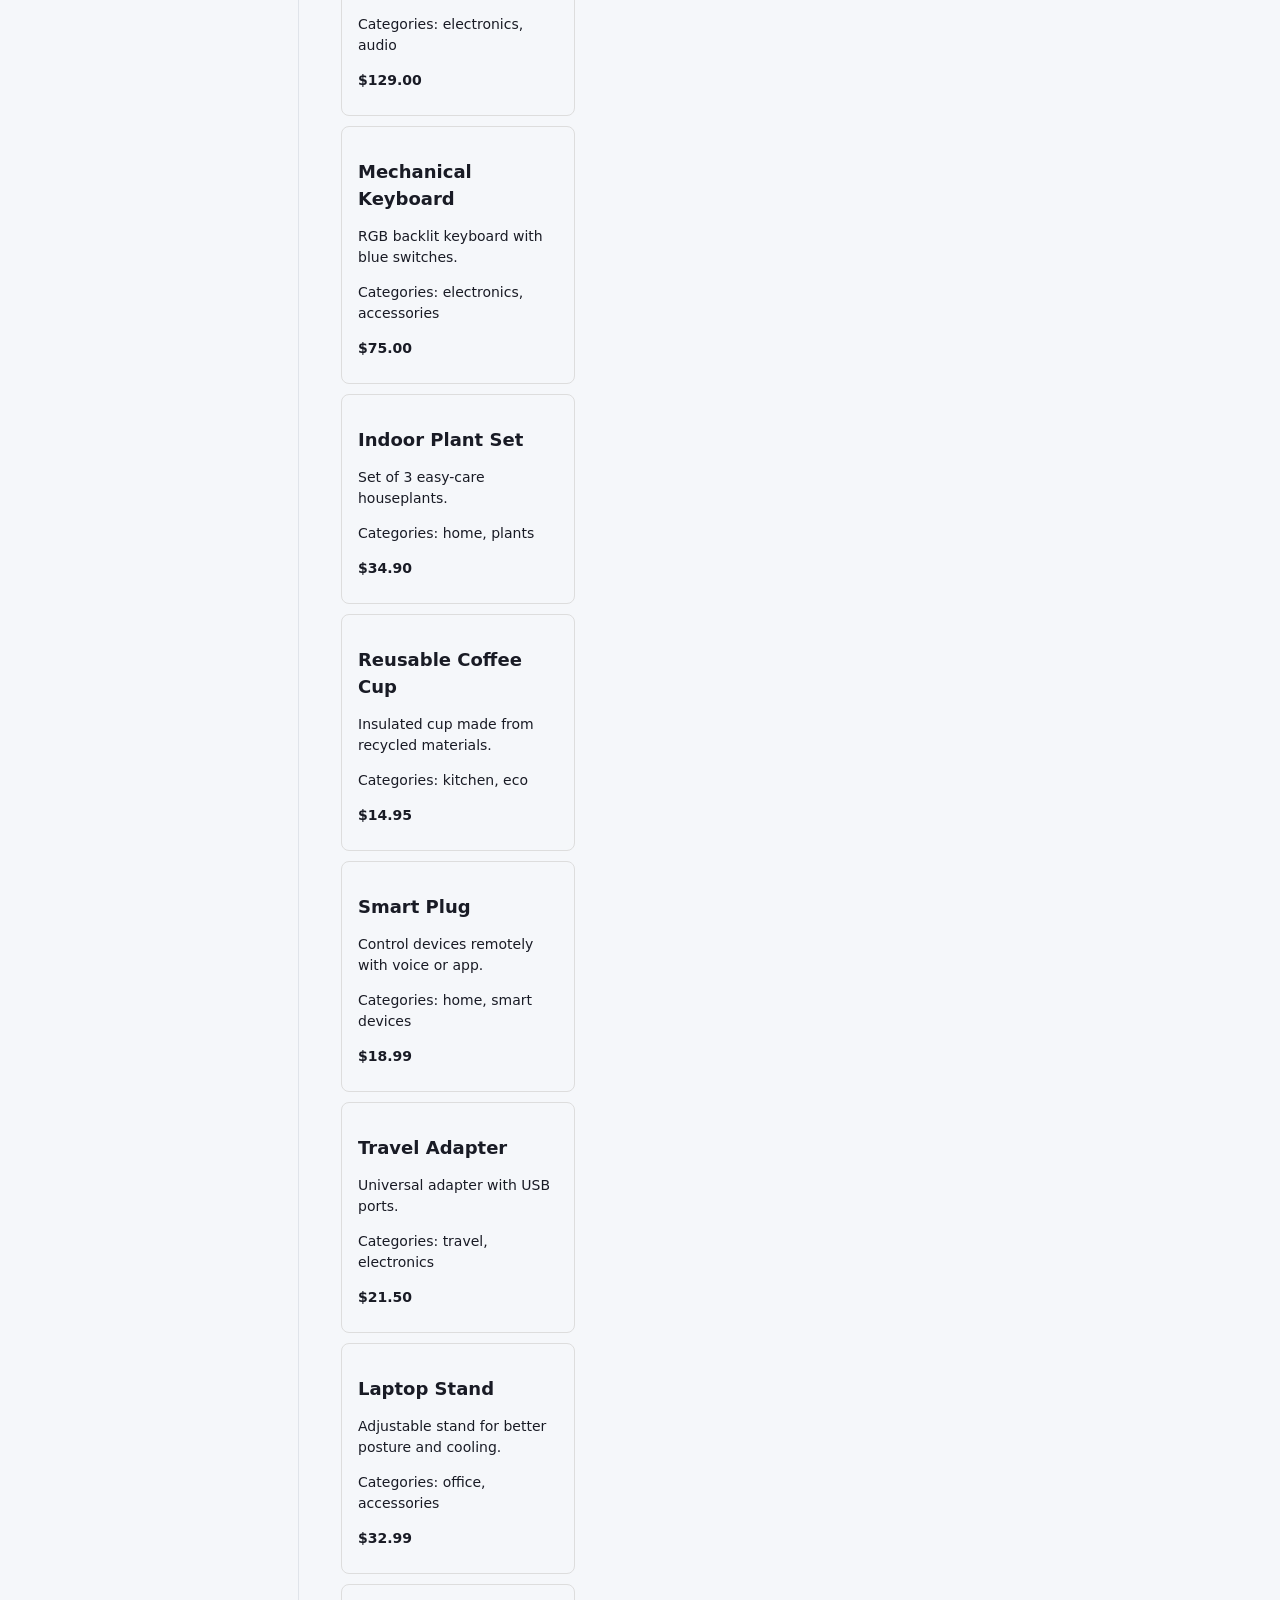
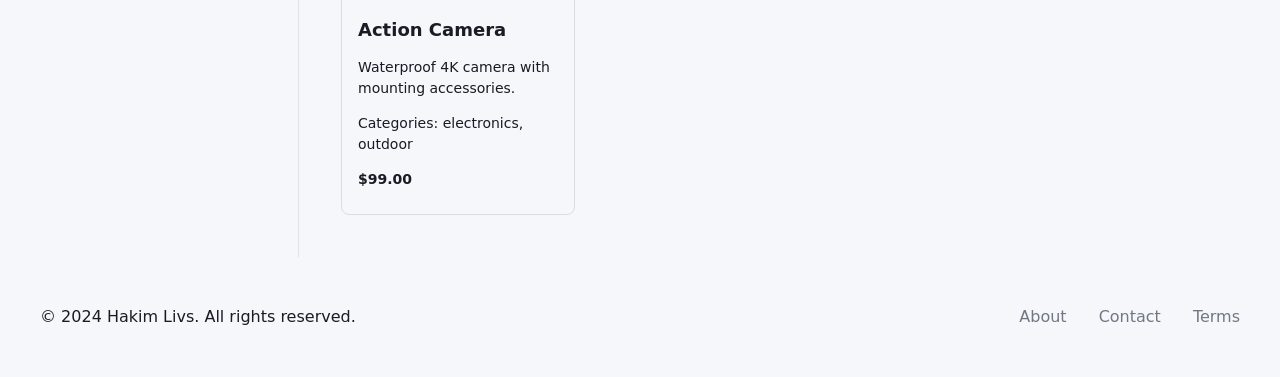
==== commit 610616ea: "Merge pull request #11 from VictorErikson/Victor working with header styling" ====
--- a/HTML/index.html
+++ b/HTML/index.html
@@ -48,10 +48,7 @@
       </div>
       <div class="nav-section">
         <h3>Kategorier</h3>
-        <ul>
-          <li><a href="#">Skafferi</a></li>
-          <li><a href="#">Drycker</a></li>
-          <li><a href="#">Snacks & godis</a></li>
+        <ul id="categoryContainer">
         </ul>
       </div>
     </aside>
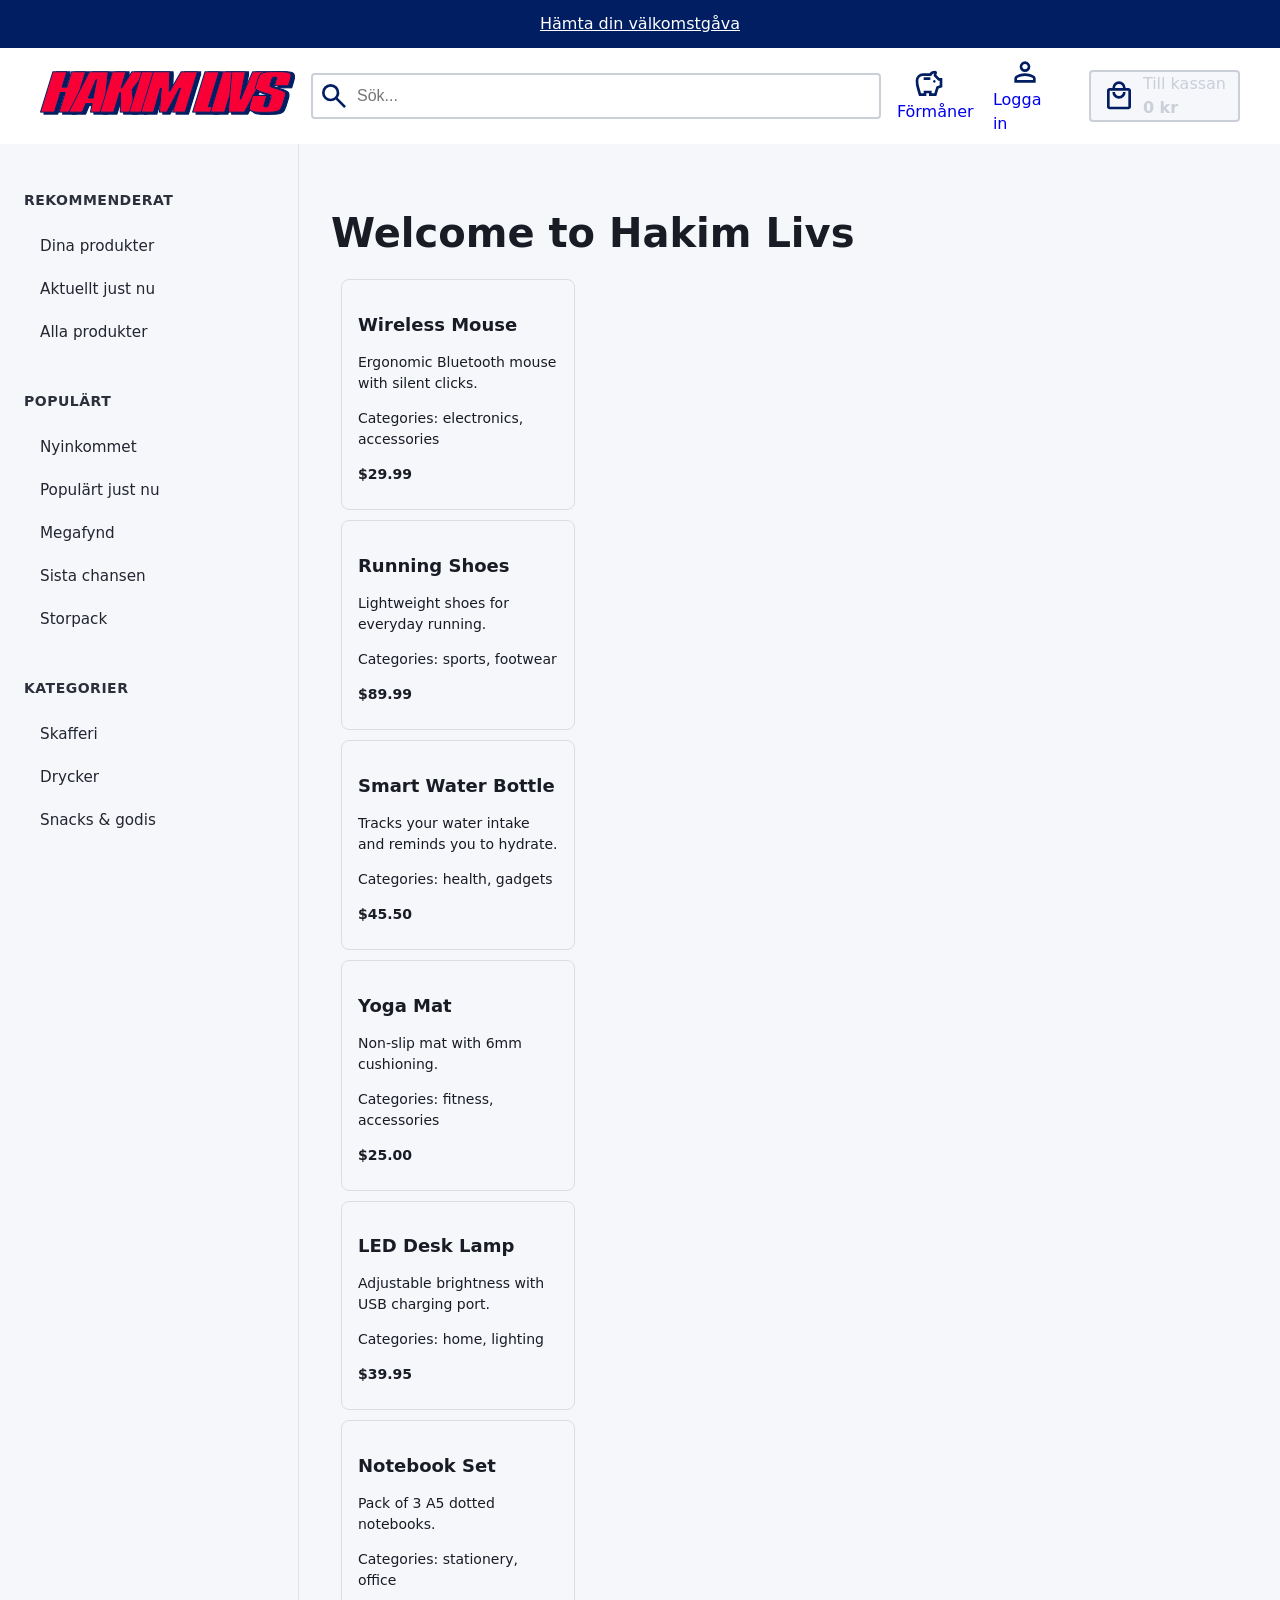
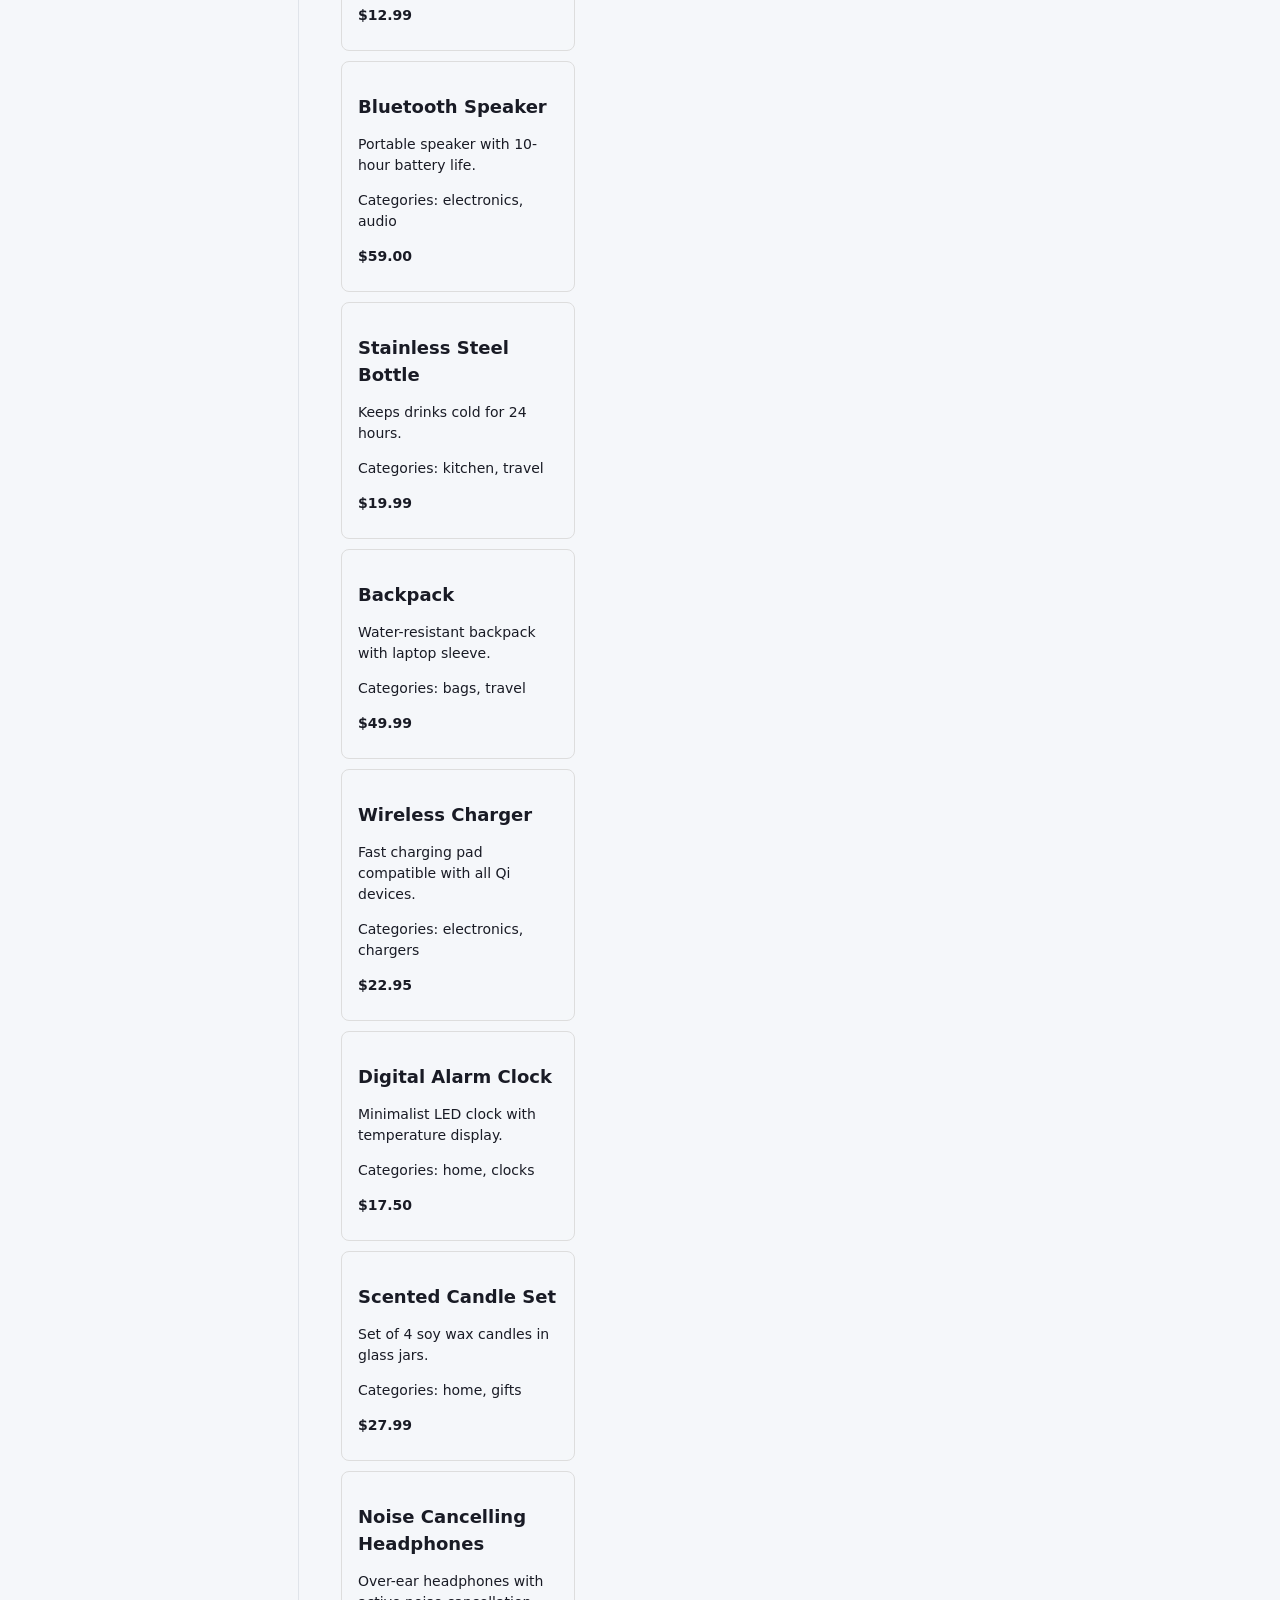
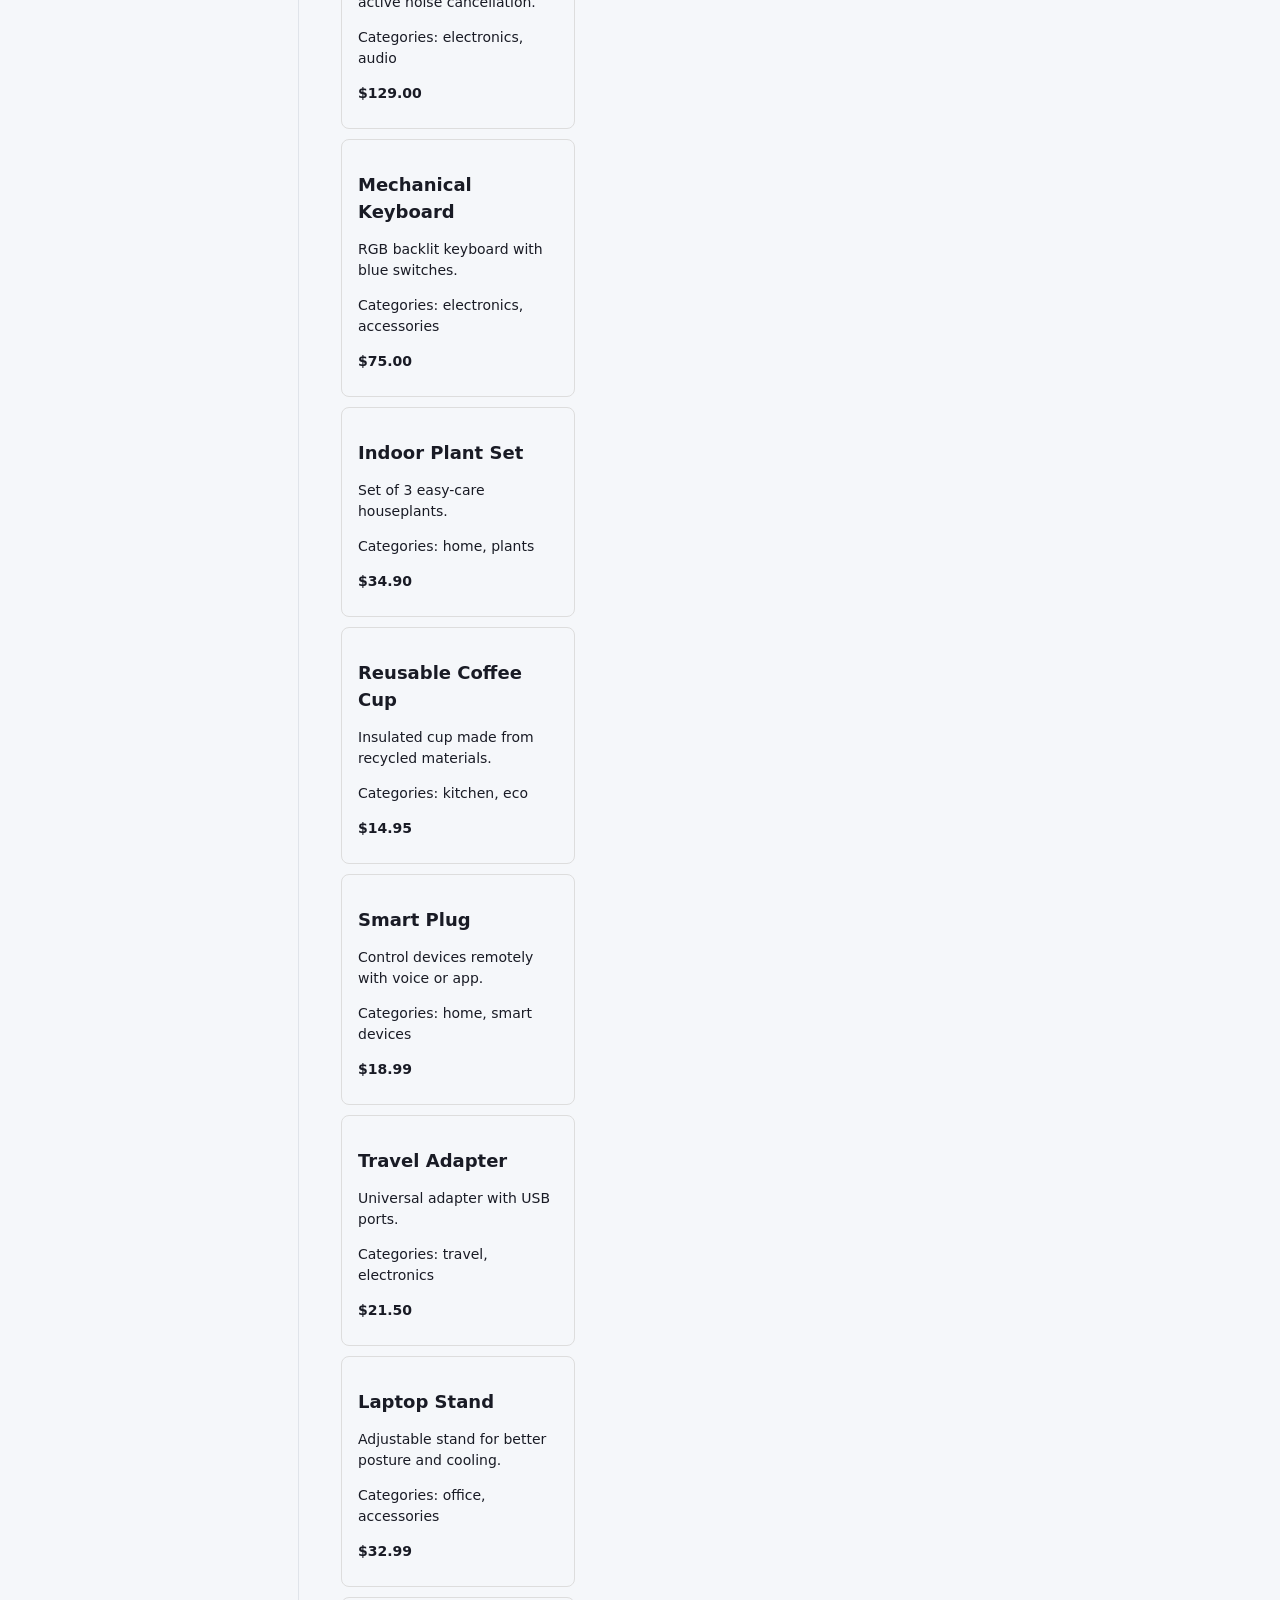
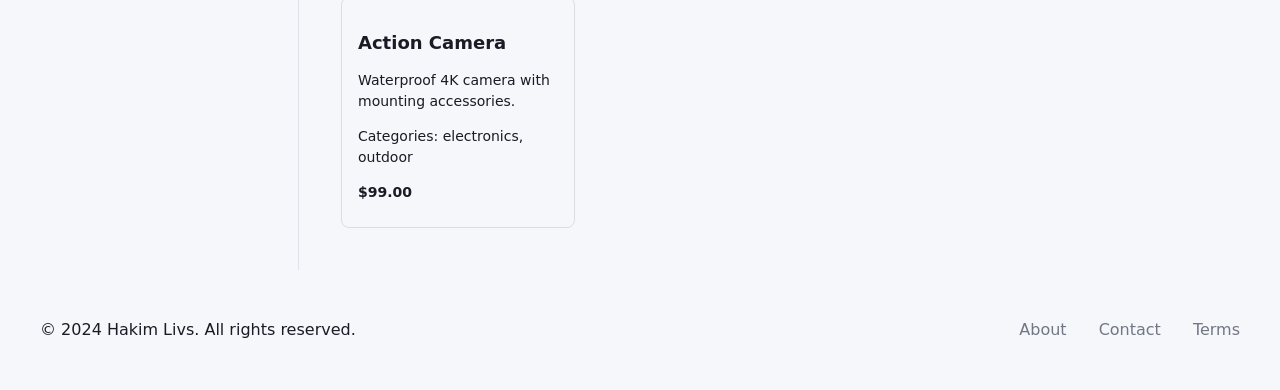
==== commit a6220c99: "styling header" ====
--- a/HTML/index.html
+++ b/HTML/index.html
@@ -18,9 +18,16 @@
           <input class="search" type="text" placeholder="Sök..."></input>
         </div>
         <ul class="nav-links">
-          <li><a href="products.html">Products</a></li>
-          <li><a href="login.html">Login</a></li>
-          <li><a href="cart.html">Cart (0)</a></li>
+          <li><a href="products.html"><img src="../assets/logos/savings.svg">Förmåner</a></li>
+          <li><a href="login.html"><img src="../assets/logos/user.svg">Logga in</a></li>
+          <li><a href="cart.html" class="cart">
+            <img src="../assets/logos/basket.svg" alt="">
+            <div class="text">
+              <p class="toCart">Till kassan</p>
+              <p class="price">0 kr</p>
+            </div>
+            </a>
+          </li>
         </ul>
       </nav>
     </header>
@@ -48,7 +55,10 @@
       </div>
       <div class="nav-section">
         <h3>Kategorier</h3>
-        <ul id="categoryContainer">
+        <ul>
+          <li><a href="#">Skafferi</a></li>
+          <li><a href="#">Drycker</a></li>
+          <li><a href="#">Snacks & godis</a></li>
         </ul>
       </div>
     </aside>
--- a/style.css
+++ b/style.css
@@ -67,23 +67,62 @@
   list-style: none;
   margin: 0;
   padding: 0;
+  align-items: center;
 }
 .index-page .site-header nav .nav-links a {
   text-decoration: none;
-  color: white;
-  font-weight: 500;
+  display: flex;
+  flex-direction: column;
+  justify-content: center;
+  height: 64px;
+  width: 64px;
 }
 .index-page .site-header nav .nav-links a:hover {
   text-decoration: underline;
 }
 .index-page .site-header nav .nav-links a.admin-link {
   background-color: #ef3d64;
-  color: white;
   padding: 0.5rem 1rem;
   border-radius: 4px;
 }
 .index-page .site-header nav .nav-links a.admin-link:hover {
   background-color: #9c2942;
+}
+.index-page .site-header nav .nav-links a img {
+  height: 32px;
+}
+.index-page .site-header nav .nav-links .cart {
+  flex-direction: row;
+  align-items: center;
+  width: auto;
+  gap: 8px;
+  border: 2px solid #CACFD8;
+  background-color: #F5F7FA;
+  border-radius: 4px;
+  padding: 0px 12px;
+  height: auto;
+}
+.index-page .site-header nav .nav-links .cart .text {
+  display: flex;
+  flex-direction: column;
+  justify-content: center;
+  align-items: flex-start;
+  width: -moz-fit-content;
+  width: fit-content;
+}
+.index-page .site-header nav .nav-links .cart .text p {
+  width: -moz-fit-content;
+  width: fit-content;
+  white-space: nowrap;
+  margin: 0px;
+  text-align: start;
+}
+.index-page .site-header nav .nav-links .cart .text .toCart {
+  color: #CACFD8;
+}
+.index-page .site-header nav .nav-links .cart .text .price {
+  color: #CACFD8;
+  font-weight: 800;
 }
 .index-page .main-content {
   flex: 1;
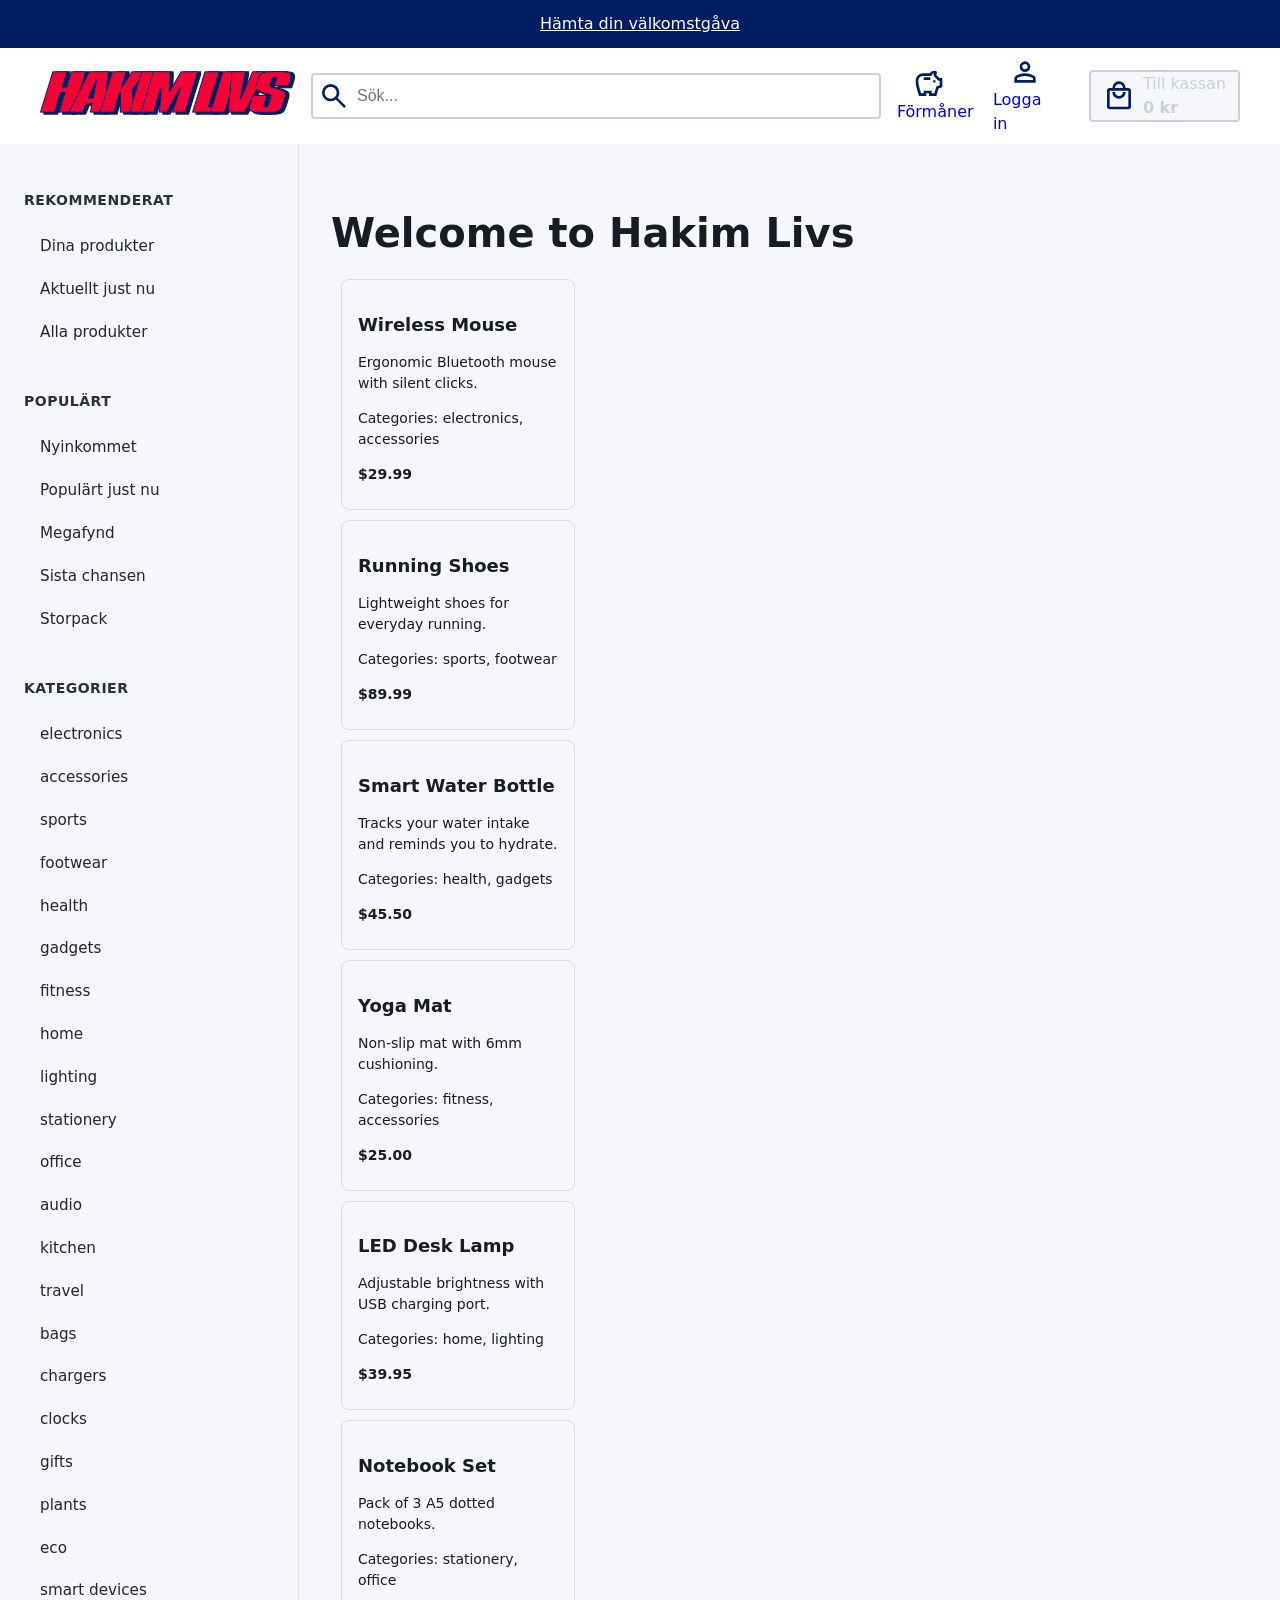
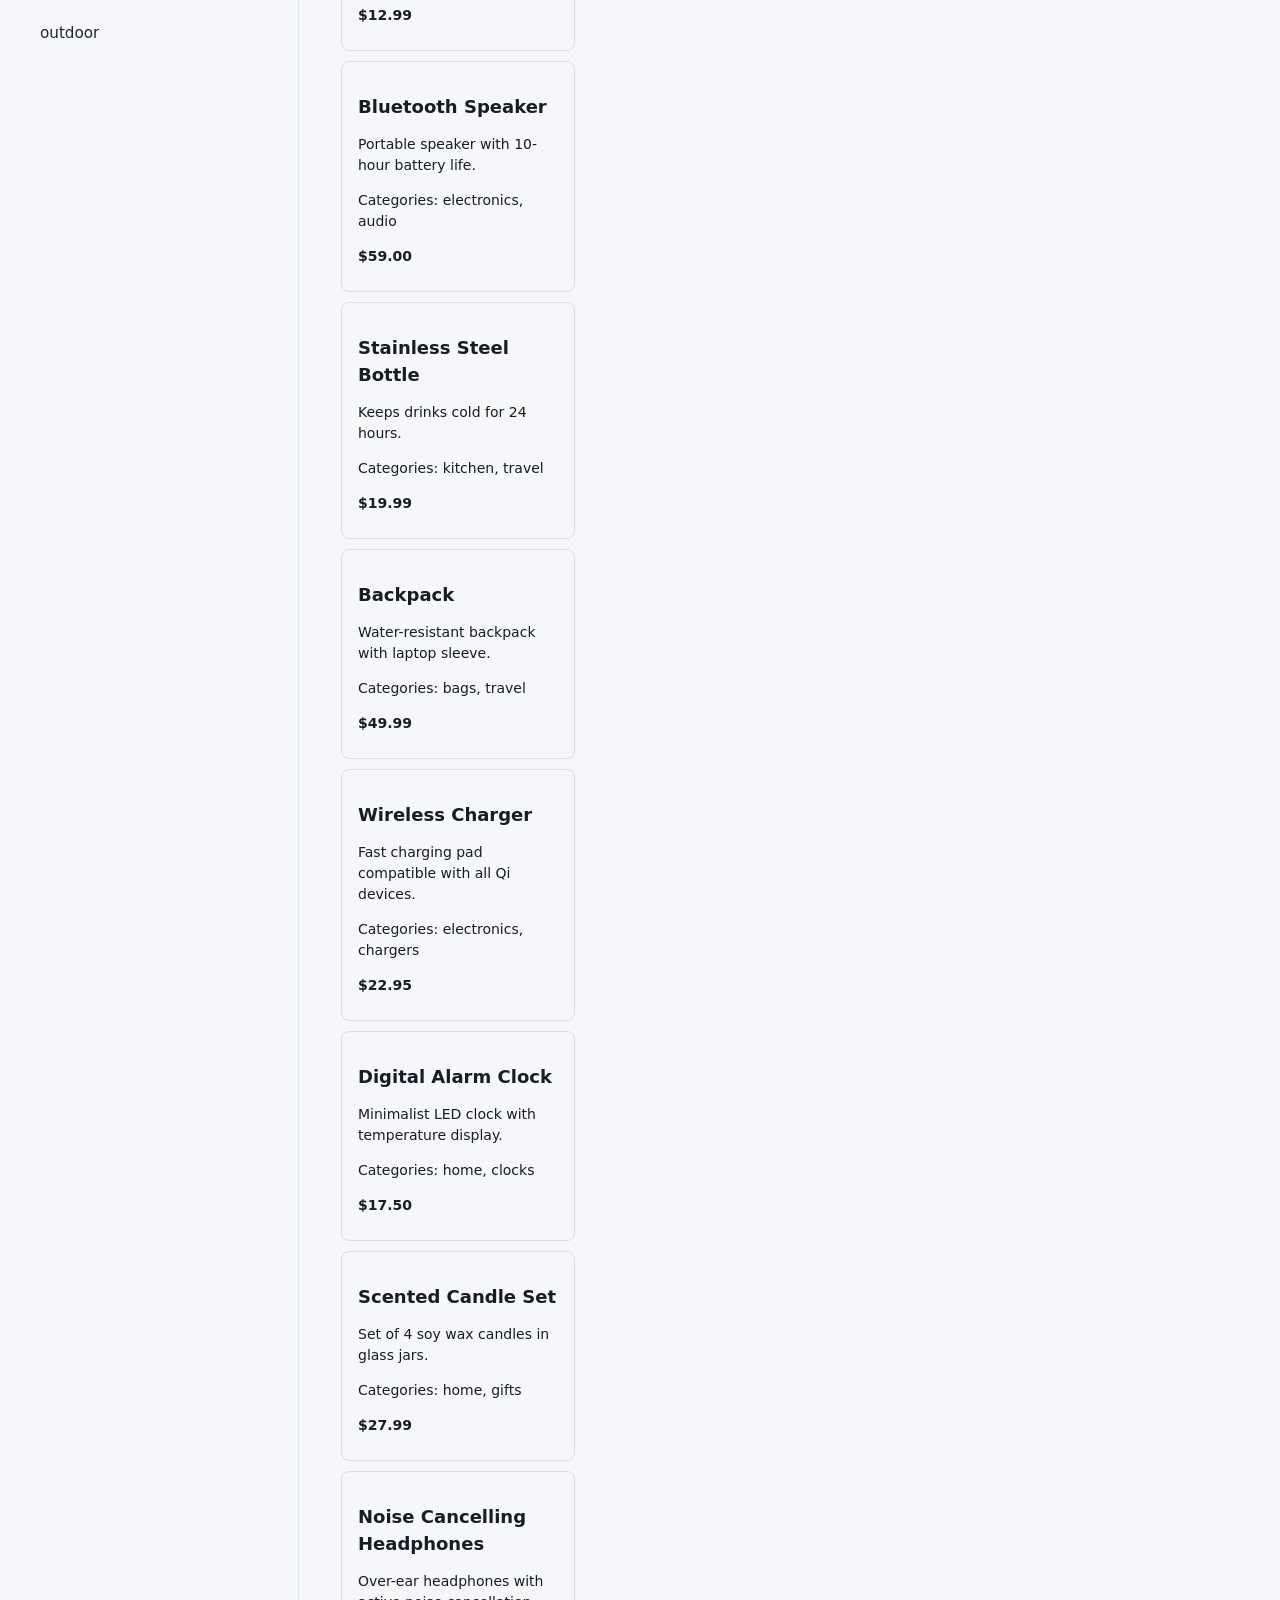
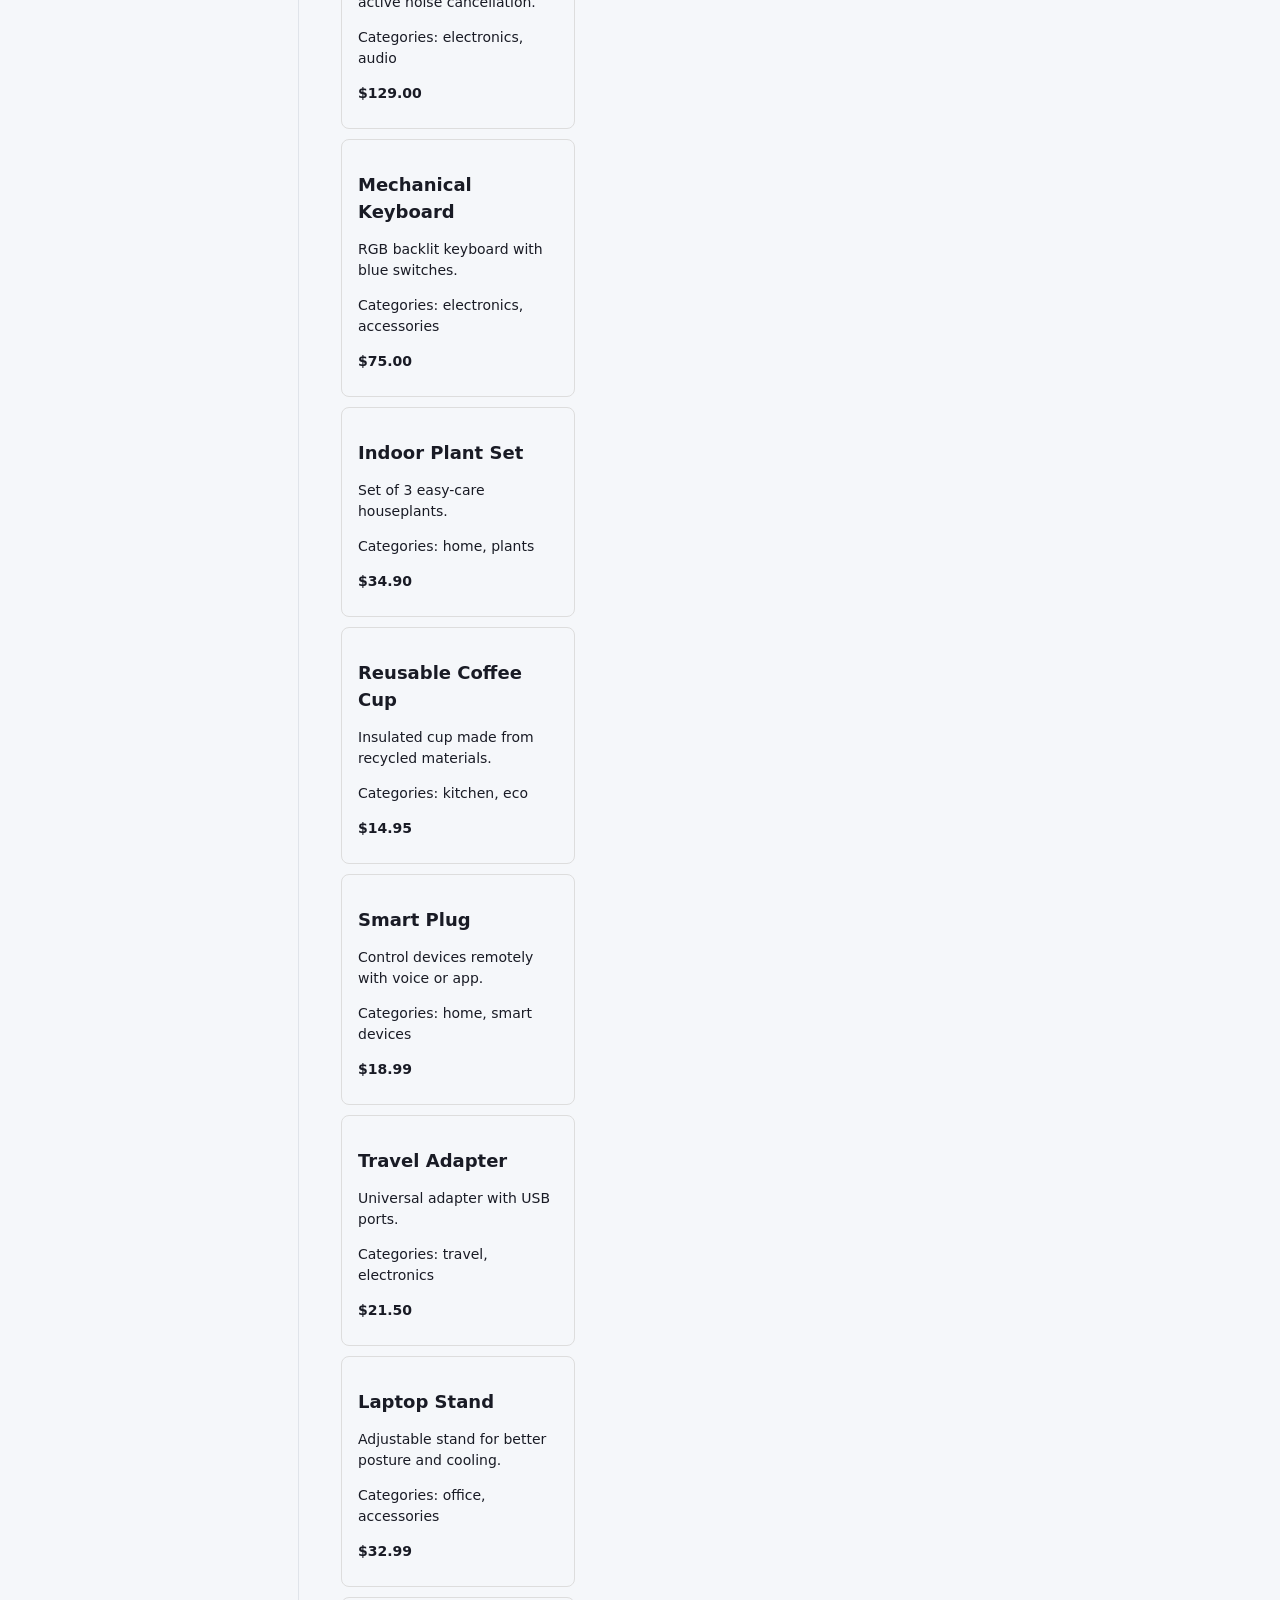
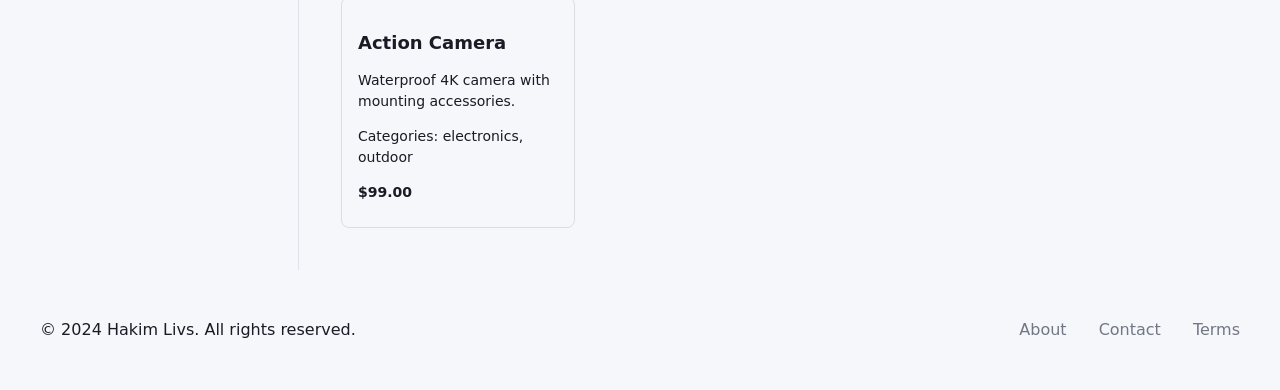
==== commit 1dbcbd69: "Merge branch 'develop' of https://github.com/VictorErikson/Hakim-Livs into Victor" ====
--- a/HTML/index.html
+++ b/HTML/index.html
@@ -55,10 +55,7 @@
       </div>
       <div class="nav-section">
         <h3>Kategorier</h3>
-        <ul>
-          <li><a href="#">Skafferi</a></li>
-          <li><a href="#">Drycker</a></li>
-          <li><a href="#">Snacks & godis</a></li>
+        <ul id="categoryContainer">
         </ul>
       </div>
     </aside>
